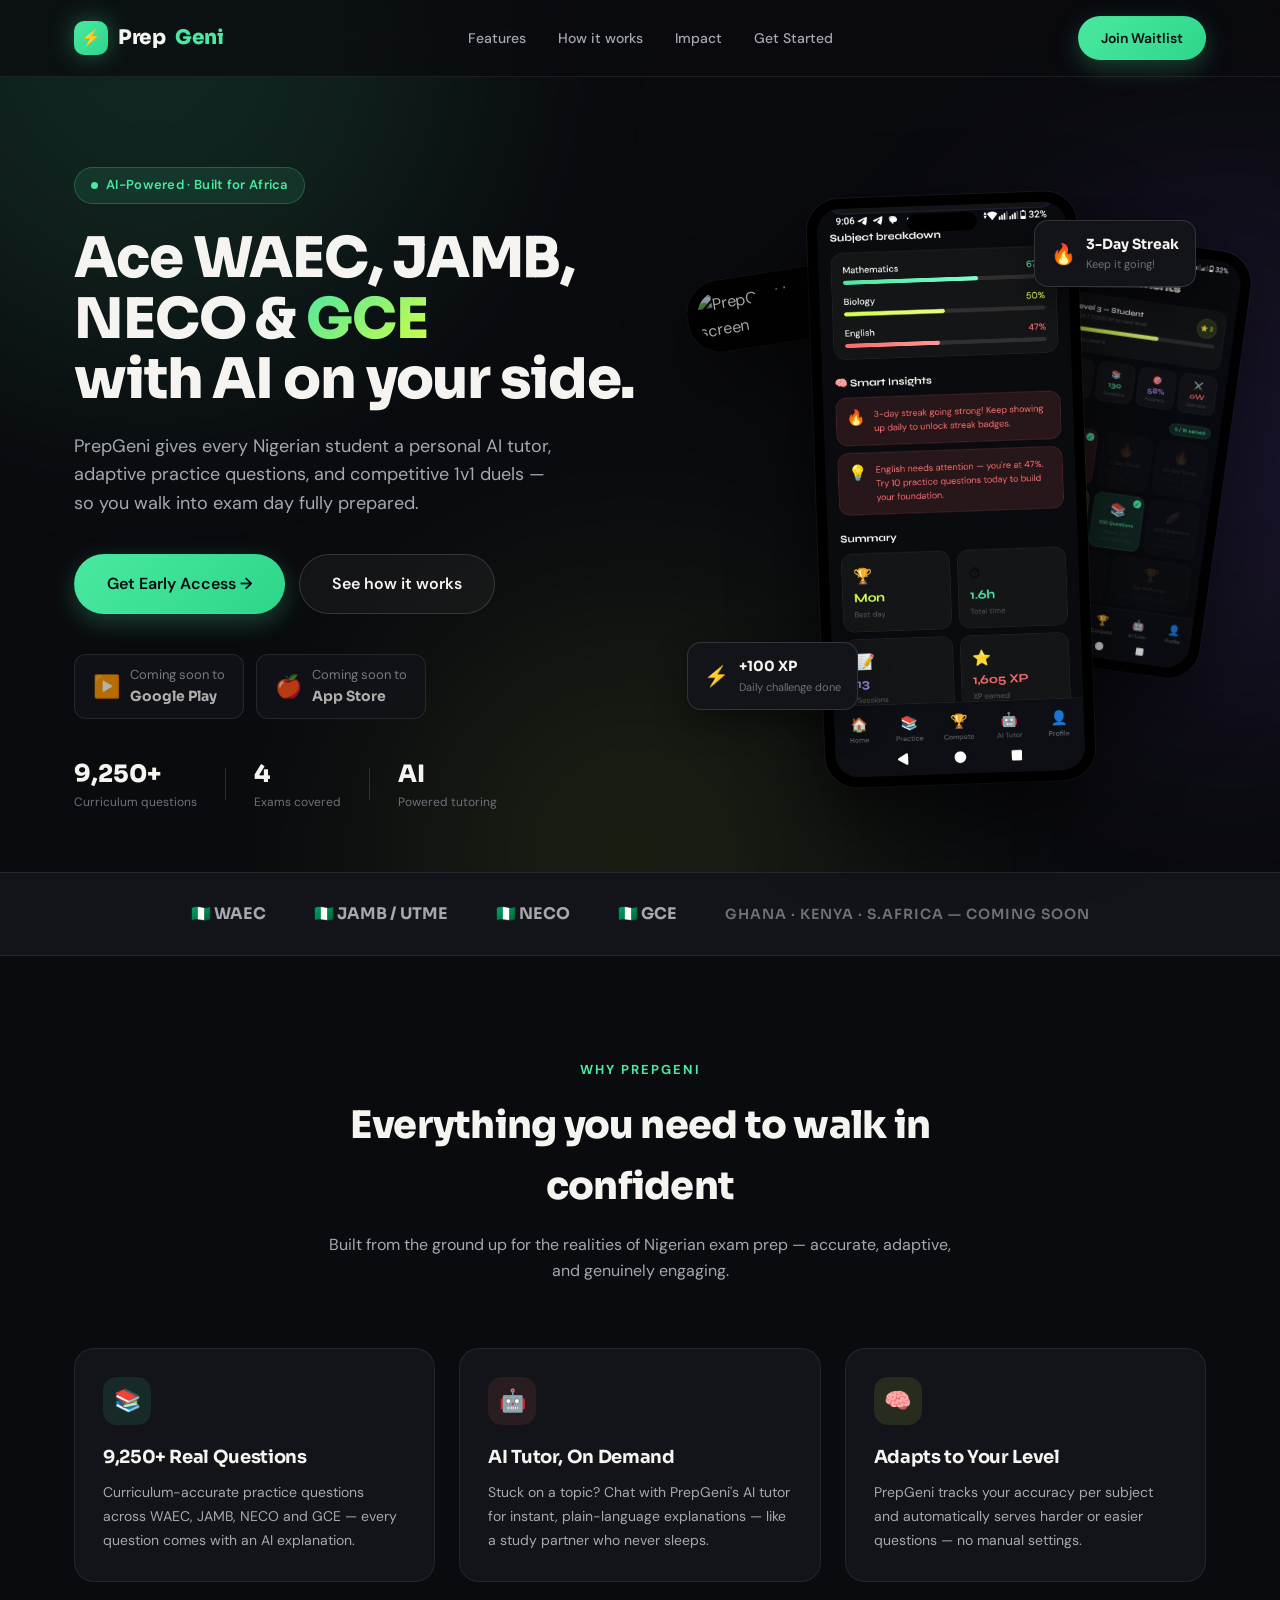
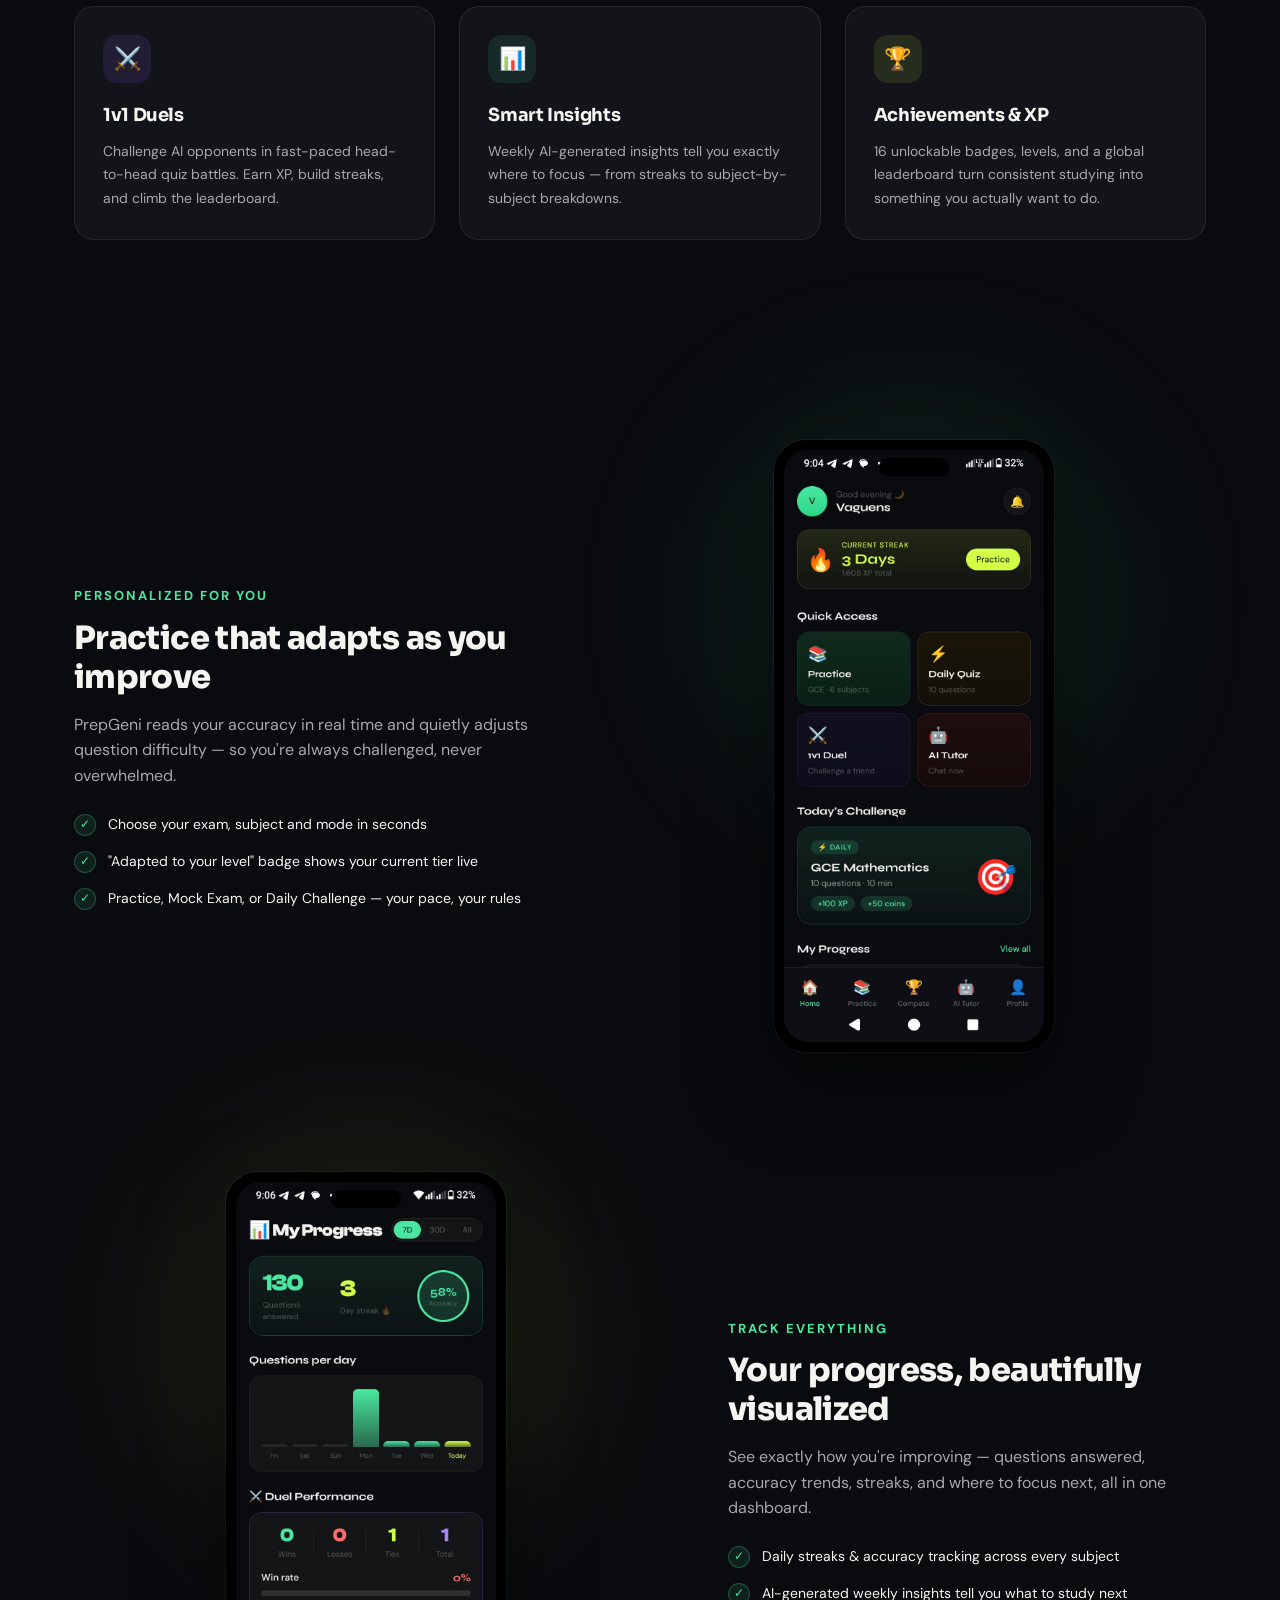
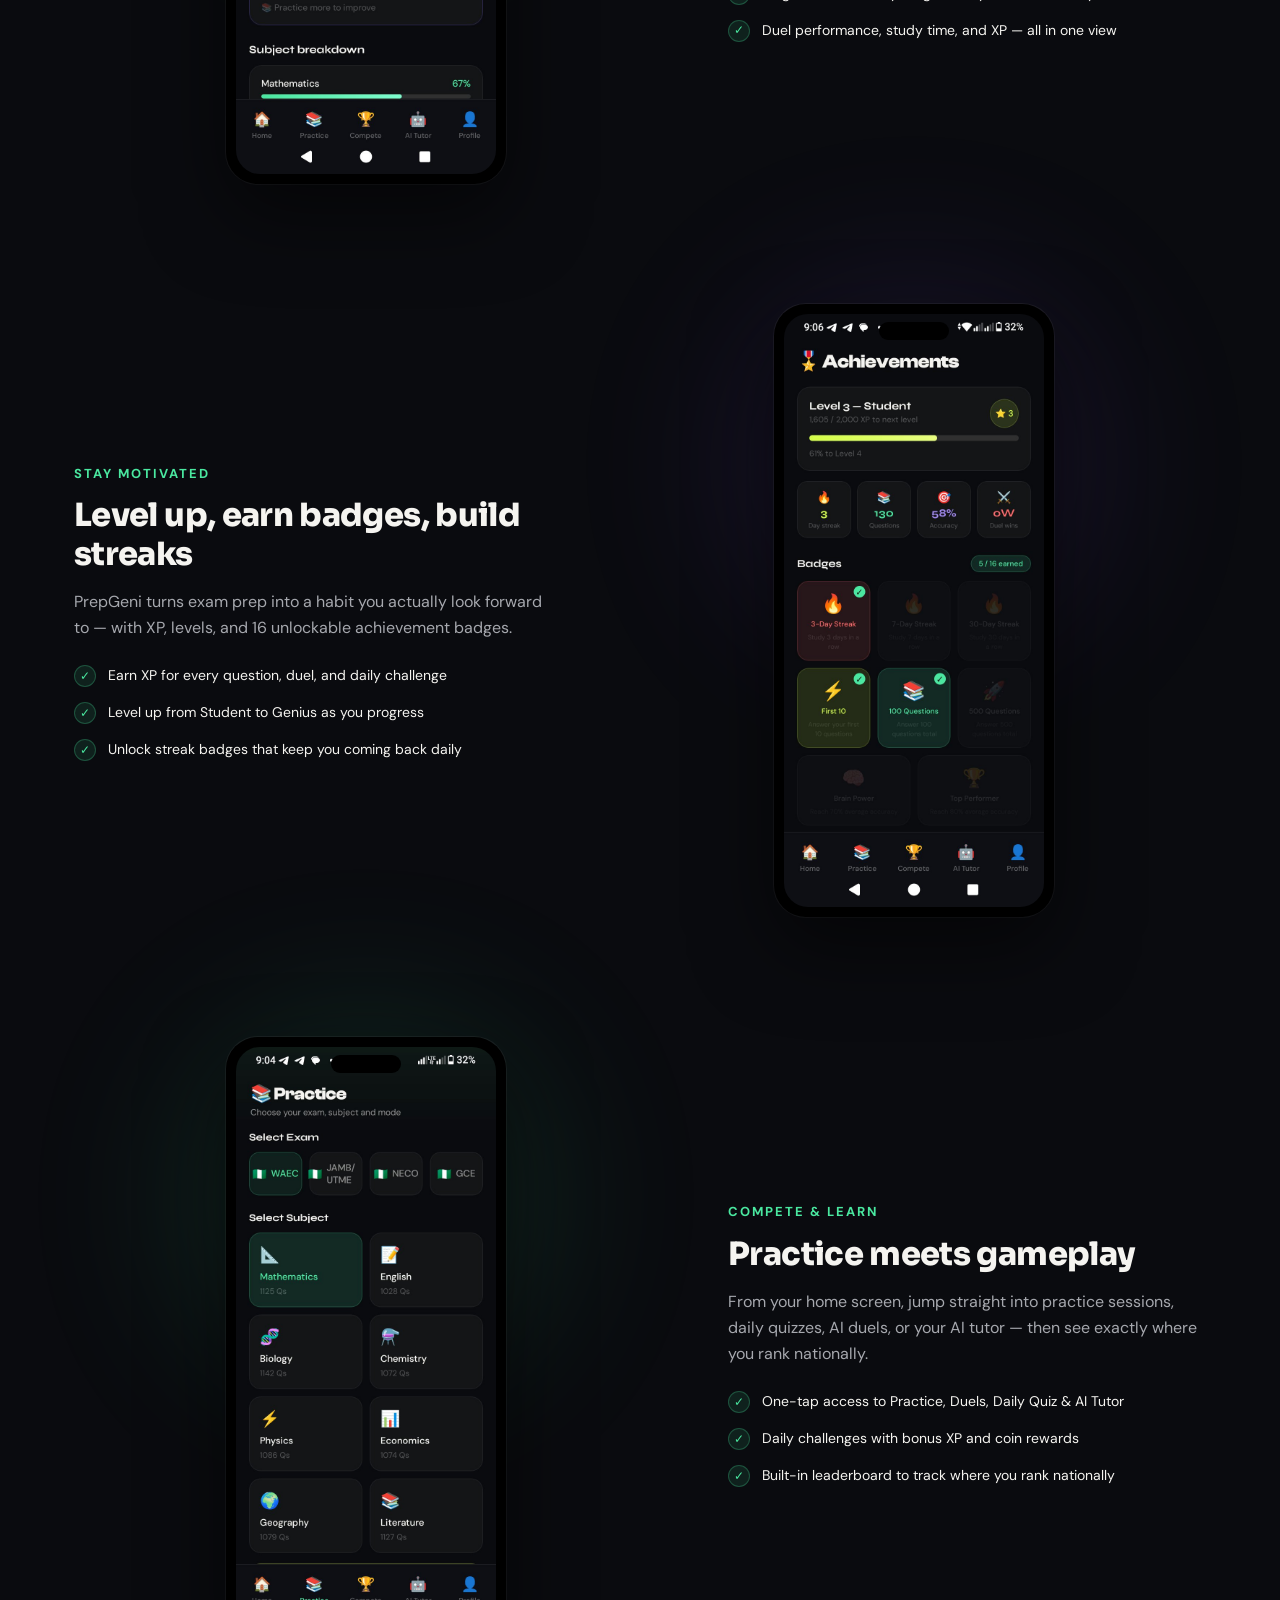
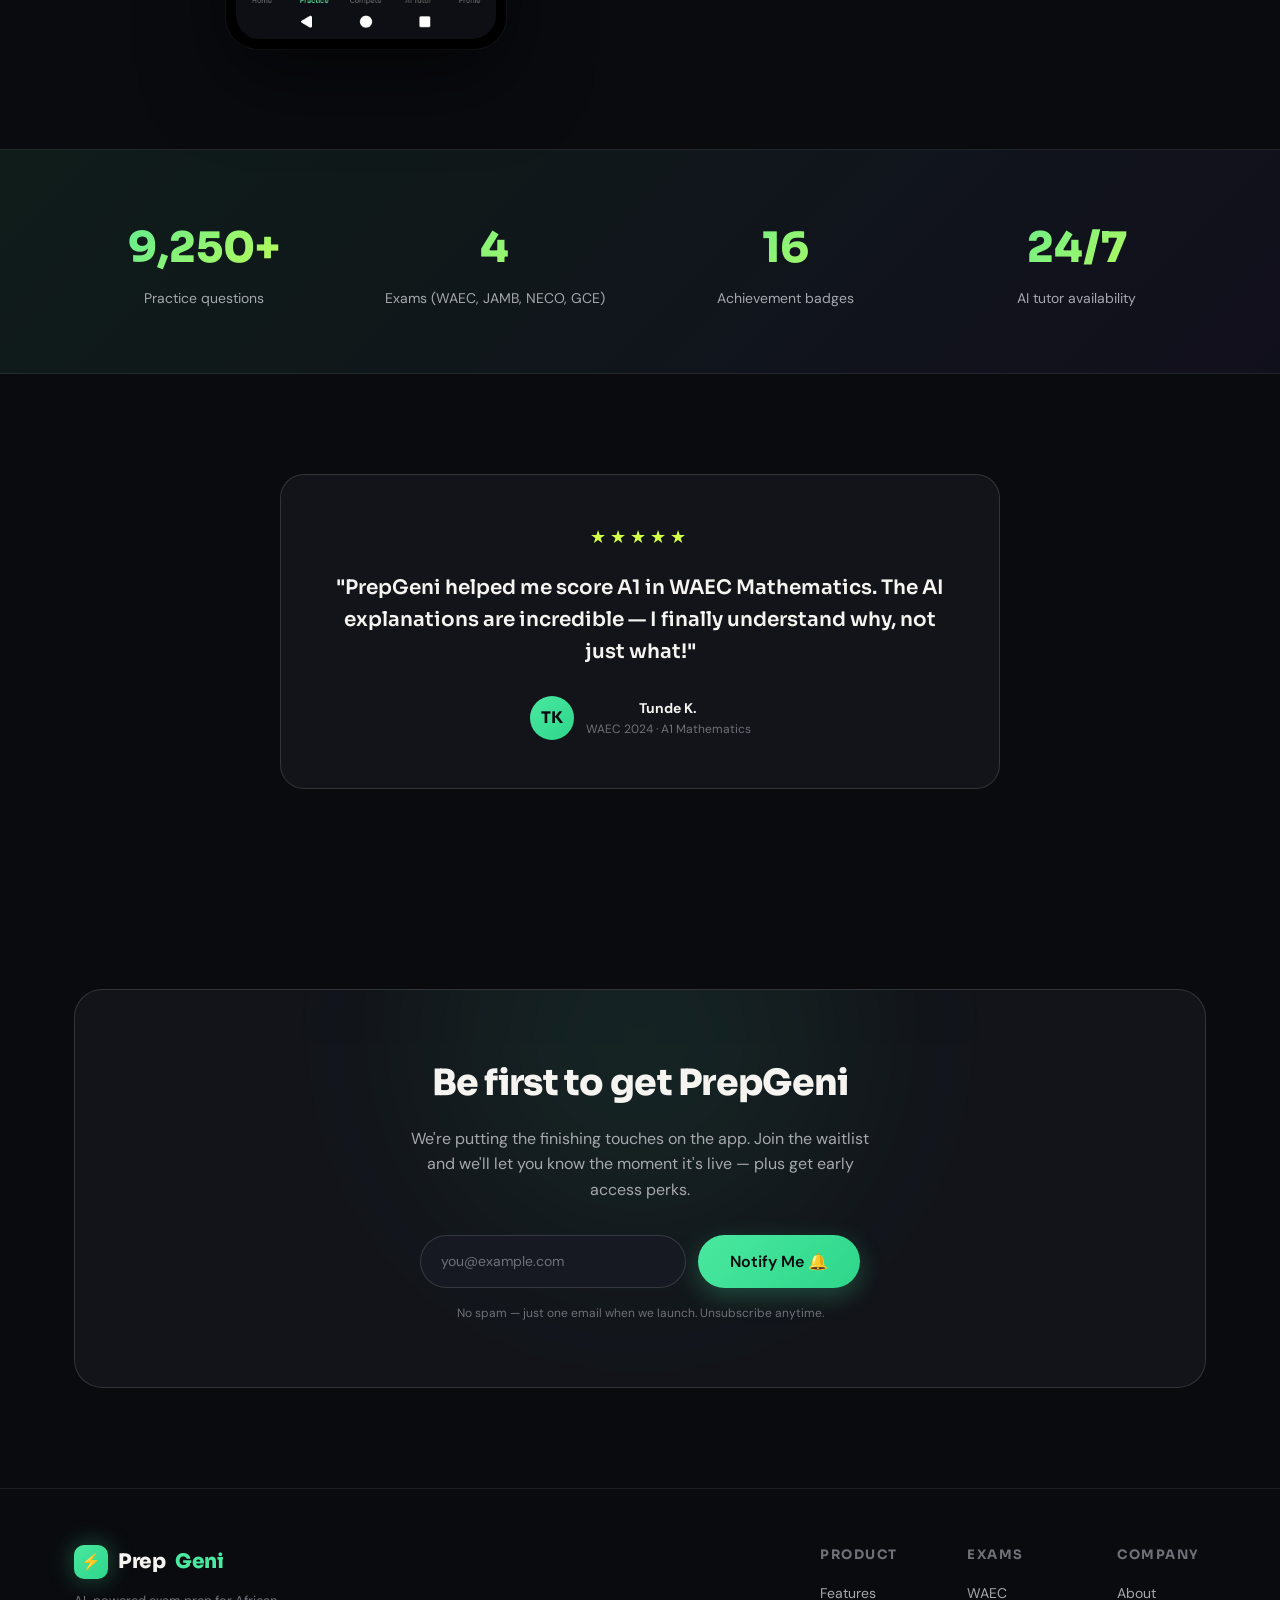
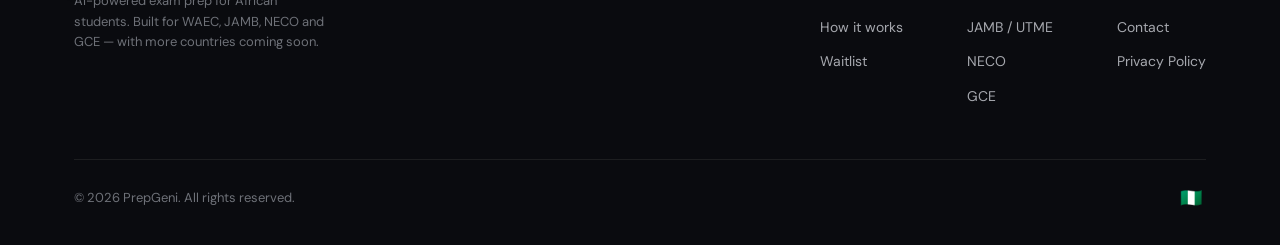
==== index.html @ be97e495 "Initial Landing page" ====
<!DOCTYPE html>
<html lang="en">
<head>
<meta charset="UTF-8" />
<meta name="viewport" content="width=device-width, initial-scale=1.0" />
<title>PrepGeni — AI Exam Prep for WAEC, JAMB, NECO & GCE</title>
<meta name="description" content="PrepGeni is an AI-powered exam prep app for African students. 9,250+ curriculum-accurate questions, AI tutor, adaptive difficulty, and 1v1 duels." />
<link rel="preconnect" href="https://fonts.googleapis.com">
<link rel="preconnect" href="https://fonts.gstatic.com" crossorigin>
<link href="https://fonts.googleapis.com/css2?family=Sora:wght@400;500;600;700;800&family=DM+Sans:wght@400;500;700&display=swap" rel="stylesheet">
<link rel="stylesheet" href="css/styles.css">
</head>
<body>

<div class="bg-glow">
  <div class="glow glow-1"></div>
  <div class="glow glow-2"></div>
  <div class="glow glow-3"></div>
</div>

<!-- ───────── NAV ───────── -->
<nav>
  <div class="nav-inner">
    <div class="logo">
      <div class="logo-mark">⚡</div>
      Prep<span class="accent">Geni</span>
    </div>
    <div class="nav-links">
      <a href="#features">Features</a>
      <a href="#showcase">How it works</a>
      <a href="#stats">Impact</a>
      <a href="#waitlist">Get Started</a>
    </div>
    <div class="nav-cta">
      <a href="#waitlist" class="btn btn-primary">Join Waitlist</a>
    </div>
  </div>
</nav>

<!-- ───────── HERO ───────── -->
<section class="hero">
  <div class="container hero-inner">
    <div>
      <div class="badge"><span class="pulse"></span> AI-Powered · Built for Africa</div>
      <h1>Ace WAEC, JAMB,<br>NECO &amp; <span class="grad">GCE</span><br>with AI on your side.</h1>
      <p class="lead">
        PrepGeni gives every Nigerian student a personal AI tutor, adaptive practice questions,
        and competitive 1v1 duels — so you walk into exam day fully prepared.
      </p>
      <div class="hero-ctas">
        <a href="#waitlist" class="btn btn-primary btn-lg">Get Early Access →</a>
        <a href="#showcase" class="btn btn-ghost btn-lg">See how it works</a>
      </div>

      <div class="store-badges">
        <div class="store-badge">
          <span class="icon">▶️</span>
          <span class="txt">Coming soon to<strong>Google Play</strong></span>
        </div>
        <div class="store-badge">
          <span class="icon">🍎</span>
          <span class="txt">Coming soon to<strong>App Store</strong></span>
        </div>
      </div>

      <div class="trust-row">
        <div class="trust-item">
          <span class="num">9,250+</span>
          <span class="lbl">Curriculum questions</span>
        </div>
        <div class="trust-divider"></div>
        <div class="trust-item">
          <span class="num">4</span>
          <span class="lbl">Exams covered</span>
        </div>
        <div class="trust-divider"></div>
        <div class="trust-item">
          <span class="num">AI</span>
          <span class="lbl">Powered tutoring</span>
        </div>
      </div>
    </div>

    <div class="hero-visual">
      <div class="phone phone-side-left">
        <img src="images/home.png" alt="PrepGeni home screen" />
      </div>
      <div class="phone phone-side-right">
        <img src="images/achievements.png" alt="PrepGeni achievements" />
      </div>
      <div class="phone phone-main">
        <img src="images/insights.png" alt="PrepGeni progress insights" />
      </div>
      <div class="float-card fc1">
        <span class="em">🔥</span>
        <div><strong>3-Day Streak</strong><span class="sub">Keep it going!</span></div>
      </div>
      <div class="float-card fc2">
        <span class="em">⚡</span>
        <div><strong>+100 XP</strong><span class="sub">Daily challenge done</span></div>
      </div>
    </div>
  </div>
</section>

<!-- ───────── EXAM STRIP ───────── -->
<div class="exam-strip">
  <div class="container exam-strip-inner">
    <div class="exam-item">🇳🇬 WAEC</div>
    <div class="exam-item">🇳🇬 JAMB / UTME</div>
    <div class="exam-item">🇳🇬 NECO</div>
    <div class="exam-item">🇳🇬 GCE</div>
    <div class="exam-item" style="color:var(--paper-faint); font-size:14px; text-transform:uppercase; letter-spacing:1px; font-weight:600;">
      Ghana · Kenya · S.Africa — coming soon
    </div>
  </div>
</div>

<!-- ───────── FEATURES ───────── -->
<section class="section" id="features">
  <div class="container">
    <div class="section-head reveal">
      <span class="section-tag">Why PrepGeni</span>
      <h2>Everything you need to walk in confident</h2>
      <p>Built from the ground up for the realities of Nigerian exam prep — accurate, adaptive, and genuinely engaging.</p>
    </div>

    <div class="features-grid">
      <div class="feature-card reveal">
        <div class="feature-icon fi-electric">📚</div>
        <h3>9,250+ Real Questions</h3>
        <p>Curriculum-accurate practice questions across WAEC, JAMB, NECO and GCE — every question comes with an AI explanation.</p>
      </div>
      <div class="feature-card reveal">
        <div class="feature-icon fi-coral">🤖</div>
        <h3>AI Tutor, On Demand</h3>
        <p>Stuck on a topic? Chat with PrepGeni's AI tutor for instant, plain-language explanations — like a study partner who never sleeps.</p>
      </div>
      <div class="feature-card reveal">
        <div class="feature-icon fi-volt">🧠</div>
        <h3>Adapts to Your Level</h3>
        <p>PrepGeni tracks your accuracy per subject and automatically serves harder or easier questions — no manual settings.</p>
      </div>
      <div class="feature-card reveal">
        <div class="feature-icon fi-violet">⚔️</div>
        <h3>1v1 Duels</h3>
        <p>Challenge AI opponents in fast-paced head-to-head quiz battles. Earn XP, build streaks, and climb the leaderboard.</p>
      </div>
      <div class="feature-card reveal">
        <div class="feature-icon fi-electric">📊</div>
        <h3>Smart Insights</h3>
        <p>Weekly AI-generated insights tell you exactly where to focus — from streaks to subject-by-subject breakdowns.</p>
      </div>
      <div class="feature-card reveal">
        <div class="feature-icon fi-volt">🏆</div>
        <h3>Achievements &amp; XP</h3>
        <p>16 unlockable badges, levels, and a global leaderboard turn consistent studying into something you actually want to do.</p>
      </div>
    </div>
  </div>
</section>

<!-- ───────── SHOWCASE ───────── -->
<section class="section" id="showcase">
  <div class="container">

    <div class="showcase reveal">
      <div class="showcase-text">
        <span class="section-tag">Personalized for you</span>
        <h2>Practice that adapts as you improve</h2>
        <p>PrepGeni reads your accuracy in real time and quietly adjusts question difficulty — so you're always challenged, never overwhelmed.</p>
        <div class="check-list">
          <div class="check-item"><span class="ck">✓</span> Choose your exam, subject and mode in seconds</div>
          <div class="check-item"><span class="ck">✓</span> "Adapted to your level" badge shows your current tier live</div>
          <div class="check-item"><span class="ck">✓</span> Practice, Mock Exam, or Daily Challenge — your pace, your rules</div>
        </div>
      </div>
      <div class="showcase-img">
        <div class="showcase-glow glow-electric"></div>
        <div class="showcase-phone">
          <img src="images/practice.png" alt="PrepGeni adaptive practice screen" />
        </div>
      </div>
    </div>

    <div class="showcase reverse reveal">
      <div class="showcase-text">
        <span class="section-tag">Track everything</span>
        <h2>Your progress, beautifully visualized</h2>
        <p>See exactly how you're improving — questions answered, accuracy trends, streaks, and where to focus next, all in one dashboard.</p>
        <div class="check-list">
          <div class="check-item"><span class="ck">✓</span> Daily streaks &amp; accuracy tracking across every subject</div>
          <div class="check-item"><span class="ck">✓</span> AI-generated weekly insights tell you what to study next</div>
          <div class="check-item"><span class="ck">✓</span> Duel performance, study time, and XP — all in one view</div>
        </div>
      </div>
      <div class="showcase-img">
        <div class="showcase-glow glow-volt"></div>
        <div class="showcase-phone">
          <img src="images/progress.png" alt="PrepGeni progress dashboard" />
        </div>
      </div>
    </div>

    <div class="showcase reveal">
      <div class="showcase-text">
        <span class="section-tag">Stay motivated</span>
        <h2>Level up, earn badges, build streaks</h2>
        <p>PrepGeni turns exam prep into a habit you actually look forward to — with XP, levels, and 16 unlockable achievement badges.</p>
        <div class="check-list">
          <div class="check-item"><span class="ck">✓</span> Earn XP for every question, duel, and daily challenge</div>
          <div class="check-item"><span class="ck">✓</span> Level up from Student to Genius as you progress</div>
          <div class="check-item"><span class="ck">✓</span> Unlock streak badges that keep you coming back daily</div>
        </div>
      </div>
      <div class="showcase-img">
        <div class="showcase-glow glow-violet"></div>
        <div class="showcase-phone">
          <img src="images/achievements.png" alt="PrepGeni achievements screen" />
        </div>
      </div>
    </div>

    <div class="showcase reverse reveal">
      <div class="showcase-text">
        <span class="section-tag">Compete &amp; learn</span>
        <h2>Practice meets gameplay</h2>
        <p>From your home screen, jump straight into practice sessions, daily quizzes, AI duels, or your AI tutor — then see exactly where you rank nationally.</p>
        <div class="check-list">
          <div class="check-item"><span class="ck">✓</span> One-tap access to Practice, Duels, Daily Quiz &amp; AI Tutor</div>
          <div class="check-item"><span class="ck">✓</span> Daily challenges with bonus XP and coin rewards</div>
          <div class="check-item"><span class="ck">✓</span> Built-in leaderboard to track where you rank nationally</div>
        </div>
      </div>
      <div class="showcase-img">
        <div class="showcase-glow glow-electric"></div>
        <div class="showcase-phone">
          <img src="images/home2.png" alt="PrepGeni leaderboard and progress" />
        </div>
      </div>
    </div>

  </div>
</section>

<!-- ───────── STATS ───────── -->
<div class="stats-band" id="stats">
  <div class="container">
    <div class="stats-grid">
      <div class="reveal">
        <div class="stat-num">9,250+</div>
        <div class="stat-lbl">Practice questions</div>
      </div>
      <div class="reveal">
        <div class="stat-num">4</div>
        <div class="stat-lbl">Exams (WAEC, JAMB, NECO, GCE)</div>
      </div>
      <div class="reveal">
        <div class="stat-num">16</div>
        <div class="stat-lbl">Achievement badges</div>
      </div>
      <div class="reveal">
        <div class="stat-num">24/7</div>
        <div class="stat-lbl">AI tutor availability</div>
      </div>
    </div>
  </div>
</div>

<!-- ───────── TESTIMONIAL ───────── -->
<section class="section">
  <div class="container">
    <div class="testimonial-card reveal">
      <div class="stars">★★★★★</div>
      <p class="quote">
        "PrepGeni helped me score A1 in WAEC Mathematics. The AI explanations are incredible —
        I finally understand why, not just what!"
      </p>
      <div class="testimonial-author">
        <div class="testimonial-avatar">TK</div>
        <div>
          <div class="name">Tunde K.</div>
          <div class="meta">WAEC 2024 · A1 Mathematics</div>
        </div>
      </div>
    </div>
  </div>
</section>

<!-- ───────── WAITLIST CTA ───────── -->
<section class="section" id="waitlist">
  <div class="container">
    <div class="cta-section reveal">
      <h2>Be first to get PrepGeni</h2>
      <p>We're putting the finishing touches on the app. Join the waitlist and we'll let you know the moment it's live — plus get early access perks.</p>
      <form class="waitlist-form" id="waitlistForm">
        <input type="email" id="waitlistEmail" placeholder="you@example.com" required />
        <button type="submit" class="btn btn-primary btn-lg">Notify Me 🔔</button>
      </form>
      <div class="form-success" id="formSuccess">🎉 You're on the list! We'll be in touch soon.</div>
      <div class="form-note">No spam — just one email when we launch. Unsubscribe anytime.</div>
    </div>
  </div>
</section>

<!-- ───────── FOOTER ───────── -->
<footer>
  <div class="container">
    <div class="footer-inner">
      <div class="footer-brand">
        <div class="logo">
          <div class="logo-mark">⚡</div>
          Prep<span class="accent">Geni</span>
        </div>
        <p>AI-powered exam prep for African students. Built for WAEC, JAMB, NECO and GCE — with more countries coming soon.</p>
      </div>
      <div class="footer-cols">
        <div class="footer-col">
          <h4>Product</h4>
          <a href="#features">Features</a>
          <a href="#showcase">How it works</a>
          <a href="#waitlist">Waitlist</a>
        </div>
        <div class="footer-col">
          <h4>Exams</h4>
          <a href="#">WAEC</a>
          <a href="#">JAMB / UTME</a>
          <a href="#">NECO</a>
          <a href="#">GCE</a>
        </div>
        <div class="footer-col">
          <h4>Company</h4>
          <a href="#">About</a>
          <a href="#">Contact</a>
          <a href="#">Privacy Policy</a>
        </div>
      </div>
    </div>
    <div class="footer-bottom">
      <div>© 2026 PrepGeni. All rights reserved.</div>
      <div class="footer-flags">🇳🇬</div>
    </div>
  </div>
</footer>

<script src="js/main.js"></script>
</body>
</html>
---- css/styles.css ----
:root {
    --ink: #0A0B0F;
    --surface: #12141A;
    --surface-2: #161922;
    --border: rgba(245,244,240,0.08);
    --border-mid: rgba(245,244,240,0.14);
    --paper: #F5F4F0;
    --paper-muted: #A6A8AE;
    --paper-faint: #6E7178;
    --electric: #4AE8A0;
    --electric-dim: rgba(74,232,160,0.1);
    --electric-border: rgba(74,232,160,0.25);
    --volt: #D4FF47;
    --violet: #8B5CF6;
    --violet-dim: rgba(139,92,246,0.12);
    --coral: #FF6B6B;
  }

  * { margin: 0; padding: 0; box-sizing: border-box; }

  html { scroll-behavior: smooth; }

  body {
    font-family: 'DM Sans', sans-serif;
    background: var(--ink);
    color: var(--paper);
    overflow-x: hidden;
    line-height: 1.6;
  }

  h1, h2, h3, h4, .display {
    font-family: 'Sora', sans-serif;
    letter-spacing: -0.02em;
  }

  a { text-decoration: none; color: inherit; }

  .container {
    max-width: 1180px;
    margin: 0 auto;
    padding: 0 24px;
  }

  /* ───────── Background glows ───────── */
  .bg-glow {
    position: fixed;
    inset: 0;
    z-index: -1;
    overflow: hidden;
    pointer-events: none;
  }
  .glow {
    position: absolute;
    border-radius: 50%;
    filter: blur(120px);
    opacity: 0.35;
  }
  .glow-1 { width: 600px; height: 600px; background: var(--electric); top: -250px; left: -150px; opacity: 0.12; }
  .glow-2 { width: 500px; height: 500px; background: var(--violet); top: 200px; right: -200px; opacity: 0.12; }
  .glow-3 { width: 500px; height: 500px; background: var(--volt); bottom: -200px; left: 30%; opacity: 0.08; }

  /* ───────── Navbar ───────── */
  nav {
    position: sticky;
    top: 0;
    z-index: 100;
    background: rgba(10,11,15,0.7);
    backdrop-filter: blur(16px);
    border-bottom: 1px solid var(--border);
  }
  .nav-inner {
    display: flex;
    align-items: center;
    justify-content: space-between;
    padding: 16px 24px;
    max-width: 1180px;
    margin: 0 auto;
  }
  .logo {
    display: flex;
    align-items: center;
    gap: 10px;
    font-family: 'Sora', sans-serif;
    font-weight: 800;
    font-size: 20px;
    letter-spacing: -0.5px;
  }
  .logo-mark {
    width: 34px; height: 34px;
    border-radius: 10px;
    background: linear-gradient(135deg, var(--electric), #2dd68a);
    display: flex; align-items: center; justify-content: center;
    font-size: 16px;
    box-shadow: 0 0 24px rgba(74,232,160,0.35);
  }
  .logo span.accent { color: var(--electric); }

  .nav-links {
    display: flex;
    gap: 32px;
    font-size: 14px;
    color: var(--paper-muted);
    font-weight: 500;
  }
  .nav-links a:hover { color: var(--paper); }

  .nav-cta {
    display: flex;
    gap: 12px;
    align-items: center;
  }
  .btn {
    display: inline-flex;
    align-items: center;
    gap: 8px;
    padding: 10px 22px;
    border-radius: 100px;
    font-weight: 600;
    font-size: 14px;
    border: 1px solid transparent;
    cursor: pointer;
    transition: transform 0.15s ease, opacity 0.15s ease;
    white-space: nowrap;
  }
  .btn:hover { transform: translateY(-1px); }
  .btn:active { transform: scale(0.98); }
  .btn-primary {
    background: linear-gradient(135deg, var(--electric), #2dd68a);
    color: var(--ink);
    box-shadow: 0 8px 24px rgba(74,232,160,0.25);
  }
  .btn-ghost {
    background: rgba(245,244,240,0.04);
    border-color: var(--border-mid);
    color: var(--paper);
  }
  .btn-lg { padding: 16px 32px; font-size: 16px; }

  @media (max-width: 860px) {
    .nav-links { display: none; }
  }

  /* ───────── Hero ───────── */
  .hero {
    padding: 90px 0 60px;
    position: relative;
  }
  .hero-inner {
    display: grid;
    grid-template-columns: 1.05fr 0.95fr;
    gap: 60px;
    align-items: center;
  }
  .badge {
    display: inline-flex;
    align-items: center;
    gap: 8px;
    background: var(--electric-dim);
    border: 1px solid var(--electric-border);
    color: var(--electric);
    border-radius: 100px;
    padding: 7px 16px;
    font-size: 13px;
    font-weight: 600;
    margin-bottom: 24px;
    letter-spacing: 0.3px;
  }
  .badge .pulse {
    width: 7px; height: 7px; border-radius: 50%;
    background: var(--electric);
    box-shadow: 0 0 0 0 rgba(74,232,160,0.6);
    animation: pulse 2s infinite;
  }
  @keyframes pulse {
    0% { box-shadow: 0 0 0 0 rgba(74,232,160,0.5); }
    70% { box-shadow: 0 0 0 8px rgba(74,232,160,0); }
    100% { box-shadow: 0 0 0 0 rgba(74,232,160,0); }
  }

  .hero h1 {
    font-size: 56px;
    font-weight: 800;
    line-height: 1.08;
    margin-bottom: 22px;
  }
  .hero h1 .grad {
    background: linear-gradient(135deg, var(--electric), var(--volt));
    -webkit-background-clip: text;
    background-clip: text;
    color: transparent;
  }
  .hero p.lead {
    font-size: 18px;
    color: var(--paper-muted);
    max-width: 480px;
    margin-bottom: 36px;
  }
  .hero-ctas {
    display: flex;
    gap: 14px;
    flex-wrap: wrap;
    margin-bottom: 40px;
  }

  .store-badges {
    display: flex;
    gap: 12px;
    flex-wrap: wrap;
  }
  .store-badge {
    display: flex;
    align-items: center;
    gap: 10px;
    background: var(--surface);
    border: 1px solid var(--border-mid);
    border-radius: 12px;
    padding: 10px 18px;
    font-size: 13px;
    color: var(--paper-muted);
    opacity: 0.7;
  }
  .store-badge .icon { font-size: 22px; }
  .store-badge .txt strong { display: block; color: var(--paper); font-size: 14px; font-family: 'Sora',sans-serif; }

  .trust-row {
    display: flex;
    align-items: center;
    gap: 28px;
    margin-top: 36px;
    flex-wrap: wrap;
  }
  .trust-item { display: flex; flex-direction: column; }
  .trust-item .num { font-family: 'Sora',sans-serif; font-weight: 800; font-size: 24px; color: var(--paper); }
  .trust-item .lbl { font-size: 12px; color: var(--paper-faint); }
  .trust-divider { width: 1px; height: 32px; background: var(--border-mid); }

  /* ───────── Phone mockups ───────── */
  .hero-visual {
    position: relative;
    height: 620px;
    display: flex;
    align-items: center;
    justify-content: center;
  }
  .phone {
    position: absolute;
    width: 250px;
    border-radius: 32px;
    background: #000;
    padding: 10px;
    box-shadow: 0 30px 80px rgba(0,0,0,0.6), 0 0 0 1px rgba(255,255,255,0.06);
    overflow: hidden;
  }
  .phone::before {
    content: '';
    position: absolute;
    top: 18px; left: 50%;
    transform: translateX(-50%);
    width: 70px; height: 18px;
    background: #000;
    border-radius: 100px;
    z-index: 5;
  }
  .phone img {
    width: 100%;
    display: block;
    border-radius: 24px;
  }
  .phone-main {
    width: 270px;
    z-index: 3;
    transform: rotate(-2deg);
  }
  .phone-side-left {
    left: -10px;
    top: 90px;
    width: 200px;
    z-index: 1;
    transform: rotate(-9deg);
    opacity: 0.85;
    filter: brightness(0.8);
  }
  .phone-side-right {
    right: -20px;
    top: 60px;
    width: 200px;
    z-index: 2;
    transform: rotate(8deg);
    opacity: 0.92;
    filter: brightness(0.9);
  }
  .float-card {
    position: absolute;
    background: var(--surface);
    border: 1px solid var(--border-mid);
    border-radius: 14px;
    padding: 12px 16px;
    font-size: 12px;
    display: flex;
    align-items: center;
    gap: 10px;
    box-shadow: 0 12px 32px rgba(0,0,0,0.4);
    backdrop-filter: blur(8px);
    animation: float 5s ease-in-out infinite;
    z-index: 5;
  }
  .float-card.fc1 { top: 40px; right: 10px; animation-delay: 0s; }
  .float-card.fc2 { bottom: 90px; left: -10px; animation-delay: 1.2s; }
  .float-card .em { font-size: 20px; }
  .float-card strong { font-family: 'Sora',sans-serif; font-size: 14px; display: block; }
  .float-card span.sub { color: var(--paper-faint); font-size: 11px; }

  @keyframes float {
    0%, 100% { transform: translateY(0px); }
    50% { transform: translateY(-12px); }
  }

  @media (max-width: 980px) {
    .hero-inner { grid-template-columns: 1fr; gap: 40px; }
    .hero h1 { font-size: 40px; }
    .hero-visual { height: 480px; margin-top: 20px; }
    .phone-main { width: 220px; }
    .phone-side-left, .phone-side-right { width: 160px; }
    .float-card { display: none; }
  }

  /* ───────── Exam badges strip ───────── */
  .exam-strip {
    border-top: 1px solid var(--border);
    border-bottom: 1px solid var(--border);
    padding: 28px 0;
    background: var(--surface);
  }
  .exam-strip-inner {
    display: flex;
    align-items: center;
    justify-content: center;
    gap: 48px;
    flex-wrap: wrap;
    color: var(--paper-faint);
    font-size: 13px;
    letter-spacing: 1px;
    text-transform: uppercase;
    font-weight: 600;
  }
  .exam-strip-inner .exam-item {
    display: flex;
    align-items: center;
    gap: 8px;
    color: var(--paper-muted);
    font-size: 16px;
    text-transform: none;
    letter-spacing: 0;
    font-family: 'Sora',sans-serif;
    font-weight: 700;
  }

  /* ───────── Section heading ───────── */
  .section { padding: 100px 0; }
  .section-head {
    text-align: center;
    max-width: 640px;
    margin: 0 auto 64px;
  }
  .section-tag {
    display: inline-block;
    color: var(--electric);
    font-weight: 700;
    font-size: 13px;
    letter-spacing: 2px;
    text-transform: uppercase;
    margin-bottom: 14px;
  }
  .section-head h2 {
    font-size: 38px;
    font-weight: 800;
    margin-bottom: 16px;
  }
  .section-head p {
    color: var(--paper-muted);
    font-size: 16px;
  }

  /* ───────── Features grid ───────── */
  .features-grid {
    display: grid;
    grid-template-columns: repeat(3, 1fr);
    gap: 24px;
  }
  .feature-card {
    background: var(--surface);
    border: 1px solid var(--border);
    border-radius: 20px;
    padding: 28px;
    transition: border-color 0.2s ease, transform 0.2s ease;
  }
  .feature-card:hover {
    border-color: var(--border-mid);
    transform: translateY(-4px);
  }
  .feature-icon {
    width: 48px; height: 48px;
    border-radius: 14px;
    display: flex; align-items: center; justify-content: center;
    font-size: 22px;
    margin-bottom: 18px;
  }
  .feature-card h3 {
    font-size: 18px;
    margin-bottom: 10px;
    font-weight: 700;
  }
  .feature-card p {
    color: var(--paper-muted);
    font-size: 14px;
    line-height: 1.7;
  }
  .fi-electric { background: var(--electric-dim); color: var(--electric); }
  .fi-violet { background: var(--violet-dim); color: #c4b5fd; }
  .fi-volt { background: rgba(212,255,71,0.1); color: var(--volt); }
  .fi-coral { background: rgba(255,107,107,0.1); color: var(--coral); }

  @media (max-width: 900px) {
    .features-grid { grid-template-columns: 1fr 1fr; }
  }
  @media (max-width: 600px) {
    .features-grid { grid-template-columns: 1fr; }
    .section-head h2 { font-size: 28px; }
  }

  /* ───────── Showcase (alternating) ───────── */
  .showcase {
    display: grid;
    grid-template-columns: 0.9fr 1.1fr;
    gap: 70px;
    align-items: center;
  }
  .showcase.reverse { grid-template-columns: 1.1fr 0.9fr; }
  .showcase.reverse .showcase-text { order: 2; }
  .showcase.reverse .showcase-img { order: 1; }
  .showcase + .showcase { margin-top: 120px; }

  .showcase-text .section-tag { margin-bottom: 12px; }
  .showcase-text h2 {
    font-size: 32px;
    font-weight: 800;
    margin-bottom: 16px;
    line-height: 1.2;
  }
  .showcase-text p {
    color: var(--paper-muted);
    font-size: 16px;
    margin-bottom: 24px;
  }
  .check-list { display: flex; flex-direction: column; gap: 14px; }
  .check-item {
    display: flex;
    align-items: flex-start;
    gap: 12px;
    font-size: 14px;
    color: var(--paper);
  }
  .check-item .ck {
    flex-shrink: 0;
    width: 22px; height: 22px;
    border-radius: 50%;
    background: var(--electric-dim);
    border: 1px solid var(--electric-border);
    color: var(--electric);
    display: flex; align-items: center; justify-content: center;
    font-size: 12px;
    margin-top: 1px;
  }

  .showcase-img {
    display: flex;
    justify-content: center;
    position: relative;
  }
  .showcase-phone {
    width: 280px;
    border-radius: 32px;
    background: #000;
    padding: 10px;
    box-shadow: 0 30px 80px rgba(0,0,0,0.55), 0 0 0 1px rgba(255,255,255,0.06);
    position: relative;
  }
  .showcase-phone::before {
    content: '';
    position: absolute;
    top: 18px; left: 50%;
    transform: translateX(-50%);
    width: 70px; height: 18px;
    background: #000;
    border-radius: 100px;
    z-index: 5;
  }
  .showcase-phone img {
    width: 100%;
    border-radius: 24px;
    display: block;
  }
  .showcase-glow {
    position: absolute;
    width: 320px; height: 320px;
    border-radius: 50%;
    filter: blur(100px);
    opacity: 0.18;
    z-index: -1;
  }
  .glow-electric { background: var(--electric); }
  .glow-violet { background: var(--violet); }
  .glow-volt { background: var(--volt); }

  @media (max-width: 900px) {
    .showcase, .showcase.reverse {
      grid-template-columns: 1fr;
      gap: 40px;
      text-align: center;
    }
    .showcase.reverse .showcase-text,
    .showcase.reverse .showcase-img,
    .showcase-text, .showcase-img { order: unset; }
    .check-list { align-items: flex-start; text-align: left; max-width: 420px; margin: 0 auto; }
    .showcase + .showcase { margin-top: 80px; }
  }

  /* ───────── Stats band ───────── */
  .stats-band {
    background: linear-gradient(135deg, rgba(74,232,160,0.08), rgba(139,92,246,0.06));
    border-top: 1px solid var(--border);
    border-bottom: 1px solid var(--border);
    padding: 64px 0;
  }
  .stats-grid {
    display: grid;
    grid-template-columns: repeat(4, 1fr);
    gap: 32px;
    text-align: center;
  }
  .stat-num {
    font-family: 'Sora',sans-serif;
    font-weight: 800;
    font-size: 42px;
    background: linear-gradient(135deg, var(--electric), var(--volt));
    -webkit-background-clip: text;
    background-clip: text;
    color: transparent;
    margin-bottom: 6px;
  }
  .stat-lbl { color: var(--paper-muted); font-size: 14px; }
  @media (max-width: 760px) {
    .stats-grid { grid-template-columns: 1fr 1fr; gap: 40px; }
  }

  /* ───────── Testimonial ───────── */
  .testimonial-card {
    max-width: 720px;
    margin: 0 auto;
    background: var(--surface);
    border: 1px solid var(--border-mid);
    border-radius: 24px;
    padding: 48px;
    text-align: center;
  }
  .testimonial-card .stars { color: var(--volt); font-size: 18px; margin-bottom: 20px; letter-spacing: 4px; }
  .testimonial-card p.quote {
    font-size: 20px;
    font-family: 'Sora',sans-serif;
    font-weight: 600;
    line-height: 1.6;
    margin-bottom: 28px;
  }
  .testimonial-author {
    display: flex;
    align-items: center;
    justify-content: center;
    gap: 12px;
  }
  .testimonial-avatar {
    width: 44px; height: 44px;
    border-radius: 50%;
    background: linear-gradient(135deg, var(--electric), #2dd68a);
    display: flex; align-items: center; justify-content: center;
    color: var(--ink);
    font-weight: 700;
    font-family: 'Sora',sans-serif;
  }
  .testimonial-author .name { font-weight: 700; font-size: 14px; }
  .testimonial-author .meta { font-size: 12px; color: var(--paper-faint); }

  /* ───────── Waitlist / CTA ───────── */
  .cta-section {
    text-align: center;
    background: var(--surface);
    border: 1px solid var(--border-mid);
    border-radius: 28px;
    padding: 64px 40px;
    position: relative;
    overflow: hidden;
  }
  .cta-section::before {
    content: '';
    position: absolute;
    width: 400px; height: 400px;
    background: var(--electric);
    opacity: 0.08;
    border-radius: 50%;
    filter: blur(100px);
    top: -150px; left: 50%;
    transform: translateX(-50%);
  }
  .cta-section h2 {
    font-size: 36px;
    font-weight: 800;
    margin-bottom: 14px;
    position: relative;
  }
  .cta-section p {
    color: var(--paper-muted);
    font-size: 16px;
    max-width: 480px;
    margin: 0 auto 32px;
    position: relative;
  }
  .waitlist-form {
    display: flex;
    gap: 12px;
    max-width: 440px;
    margin: 0 auto;
    position: relative;
    flex-wrap: wrap;
    justify-content: center;
  }
  .waitlist-form input {
    flex: 1;
    min-width: 220px;
    padding: 15px 20px;
    border-radius: 100px;
    border: 1px solid var(--border-mid);
    background: var(--surface-2);
    color: var(--paper);
    font-size: 14px;
    font-family: 'DM Sans', sans-serif;
    outline: none;
  }
  .waitlist-form input:focus { border-color: var(--electric-border); }
  .waitlist-form input::placeholder { color: var(--paper-faint); }
  .waitlist-form button {
    border: none;
    font-family: inherit;
  }
  .form-note {
    margin-top: 16px;
    font-size: 12px;
    color: var(--paper-faint);
    position: relative;
  }
  .form-success {
    display: none;
    color: var(--electric);
    font-weight: 600;
    font-size: 15px;
    margin-top: 8px;
  }

  /* ───────── Footer ───────── */
  footer {
    border-top: 1px solid var(--border);
    padding: 56px 0 32px;
  }
  .footer-inner {
    display: flex;
    justify-content: space-between;
    align-items: flex-start;
    flex-wrap: wrap;
    gap: 40px;
    margin-bottom: 40px;
  }
  .footer-brand p {
    color: var(--paper-faint);
    font-size: 13px;
    max-width: 260px;
    margin-top: 12px;
  }
  .footer-cols {
    display: flex;
    gap: 64px;
    flex-wrap: wrap;
  }
  .footer-col h4 {
    font-size: 13px;
    color: var(--paper-faint);
    text-transform: uppercase;
    letter-spacing: 1.5px;
    margin-bottom: 16px;
    font-weight: 700;
  }
  .footer-col a {
    display: block;
    color: var(--paper-muted);
    font-size: 14px;
    margin-bottom: 12px;
    transition: color 0.15s ease;
  }
  .footer-col a:hover { color: var(--electric); }
  .footer-bottom {
    border-top: 1px solid var(--border);
    padding-top: 24px;
    display: flex;
    justify-content: space-between;
    align-items: center;
    flex-wrap: wrap;
    gap: 12px;
    font-size: 13px;
    color: var(--paper-faint);
  }
  .footer-flags { font-size: 18px; letter-spacing: 4px; }

  @media (max-width: 700px) {
    .footer-inner { flex-direction: column; }
    .footer-cols { gap: 40px; }
  }

  /* reveal animation */
  .reveal {
    opacity: 0;
    transform: translateY(24px);
    transition: opacity 0.7s ease, transform 0.7s ease;
  }
  .reveal.visible {
    opacity: 1;
    transform: translateY(0);
  }
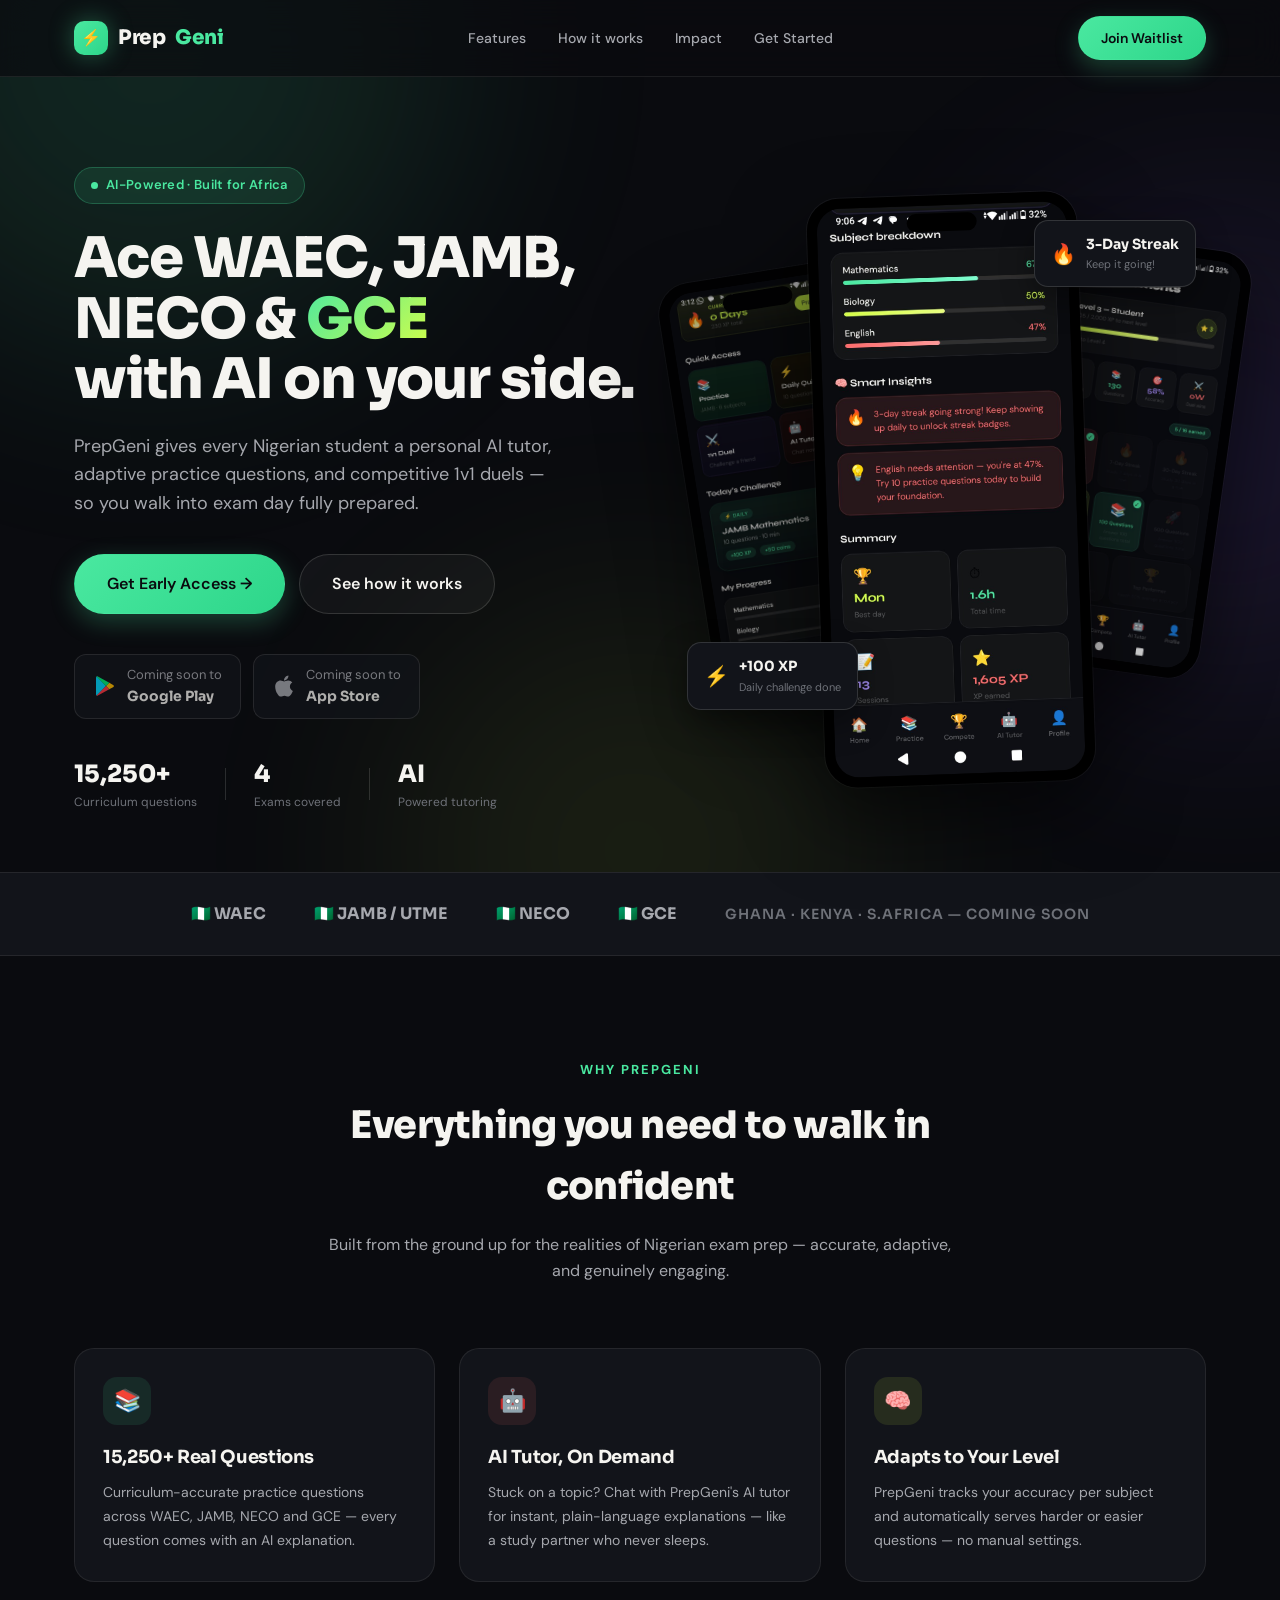
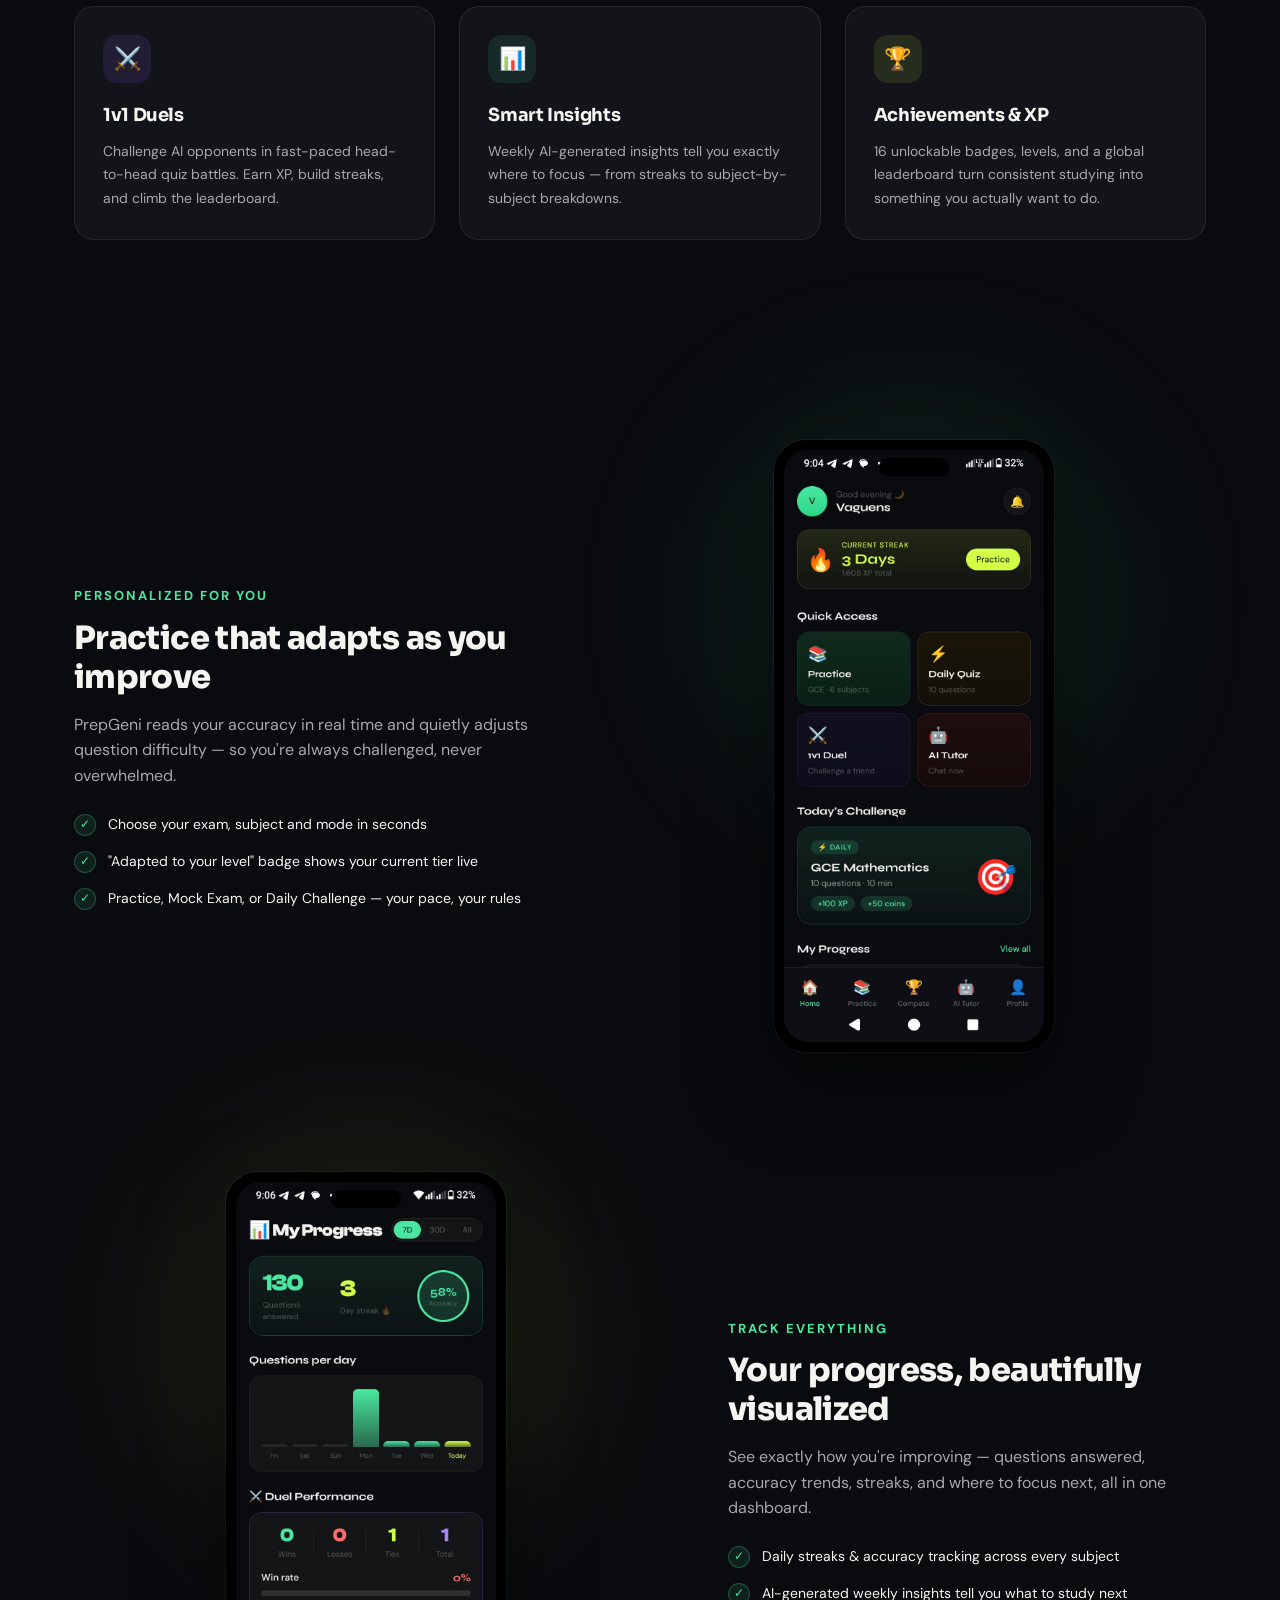
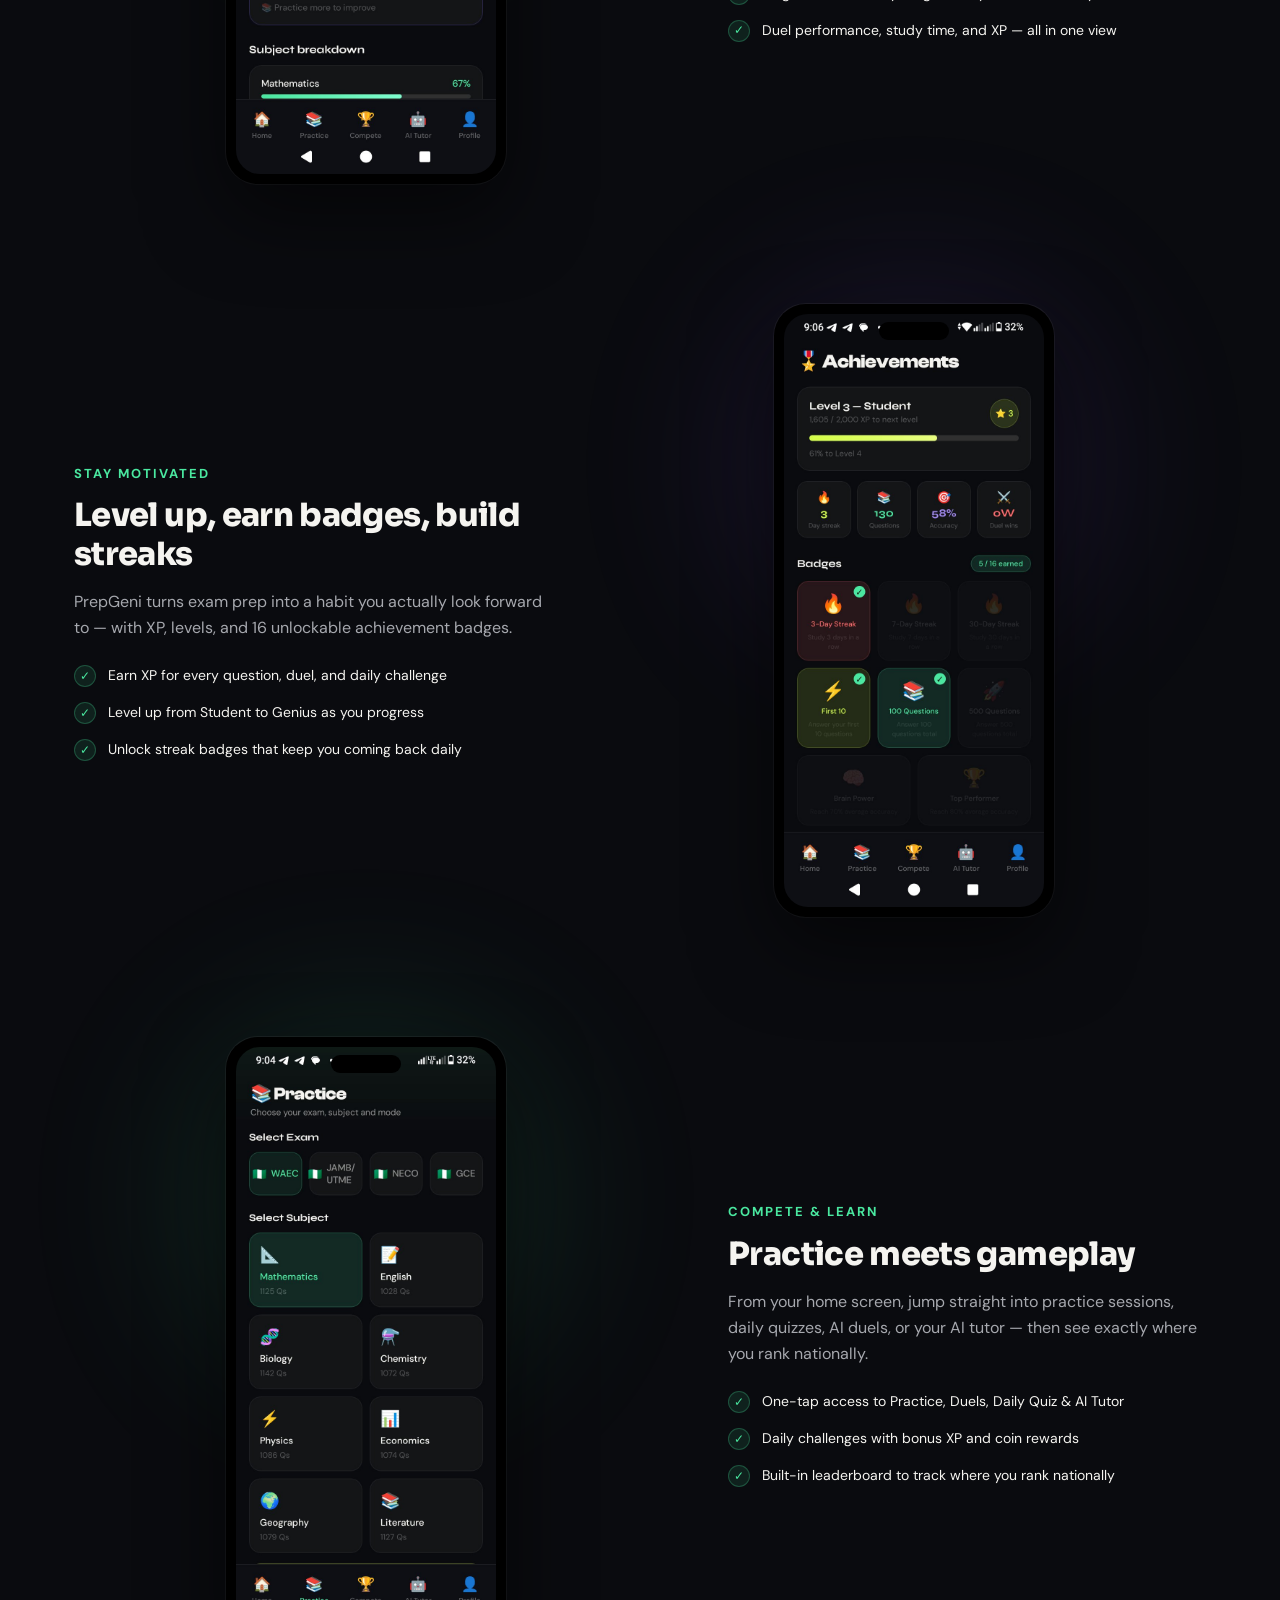
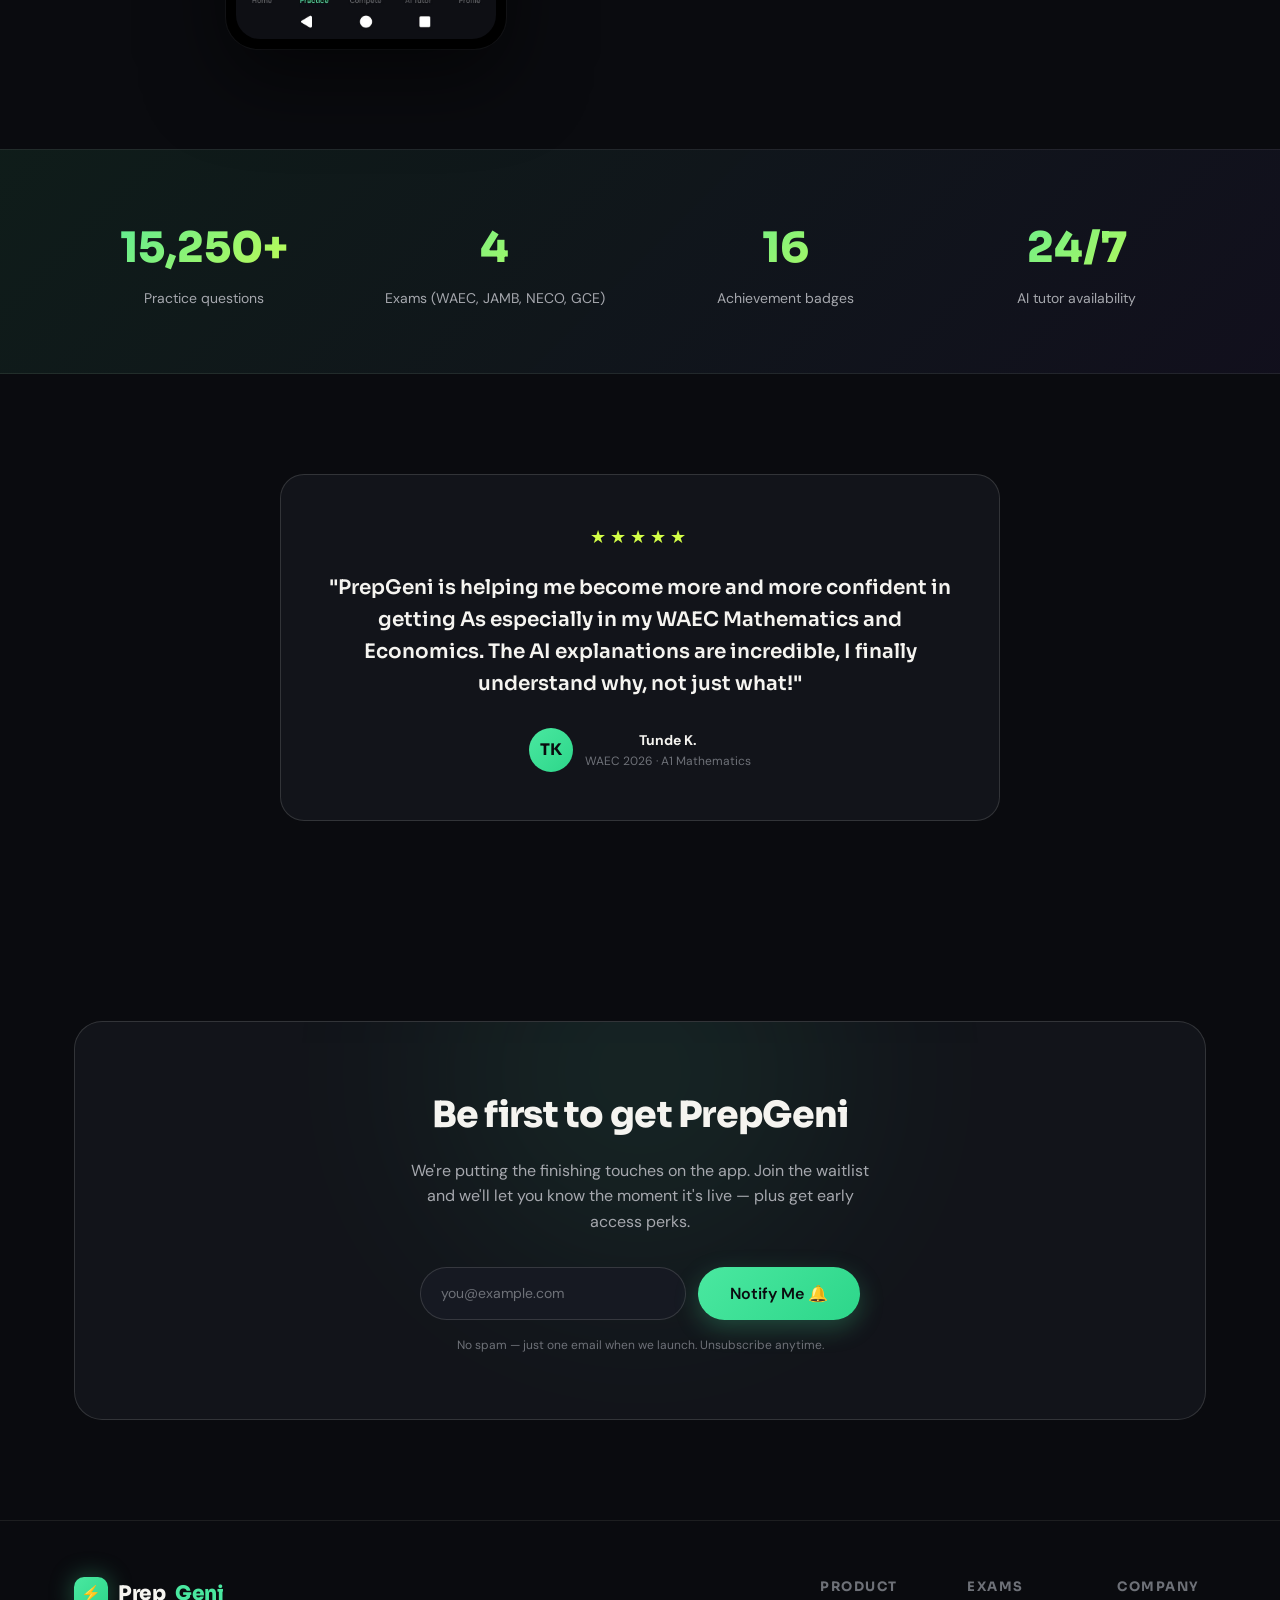
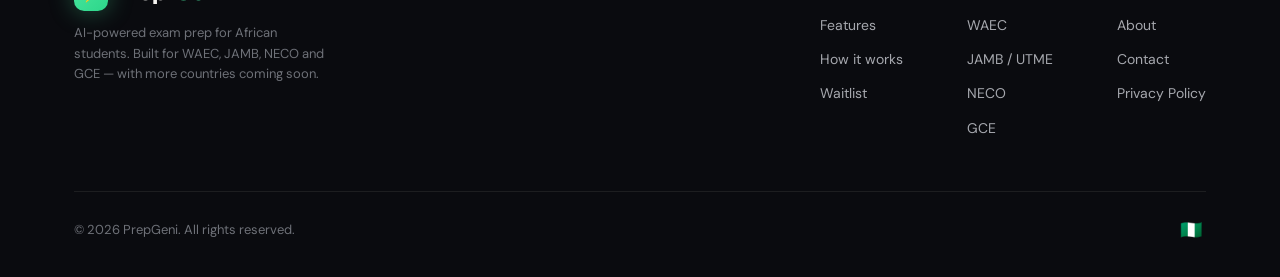
==== commit 8f01d3d4: "fixed quiz bank count" ====
--- a/index.html
+++ b/index.html
@@ -4,7 +4,7 @@
 <meta charset="UTF-8" />
 <meta name="viewport" content="width=device-width, initial-scale=1.0" />
 <title>PrepGeni — AI Exam Prep for WAEC, JAMB, NECO & GCE</title>
-<meta name="description" content="PrepGeni is an AI-powered exam prep app for African students. 9,250+ curriculum-accurate questions, AI tutor, adaptive difficulty, and 1v1 duels." />
+<meta name="description" content="PrepGeni is an AI-powered exam prep app for African students. 15,250+ curriculum-accurate questions, AI tutor, adaptive difficulty, and 1v1 duels." />
 <link rel="preconnect" href="https://fonts.googleapis.com">
 <link rel="preconnect" href="https://fonts.gstatic.com" crossorigin>
 <link href="https://fonts.googleapis.com/css2?family=Sora:wght@400;500;600;700;800&family=DM+Sans:wght@400;500;700&display=swap" rel="stylesheet">
@@ -53,19 +53,26 @@
       </div>
 
       <div class="store-badges">
-        <div class="store-badge">
-          <span class="icon">▶️</span>
-          <span class="txt">Coming soon to<strong>Google Play</strong></span>
-        </div>
-        <div class="store-badge">
-          <span class="icon">🍎</span>
-          <span class="txt">Coming soon to<strong>App Store</strong></span>
-        </div>
-      </div>
+  <a href="#" id="playStoreLink" class="store-badge" target="_blank" rel="noopener">
+    <svg class="icon" width="24" height="24" viewBox="0 0 24 24" fill="none" xmlns="http://www.w3.org/2000/svg">
+      <path d="M3.6 2.4c-.4.4-.6 1-.6 1.7v15.8c0 .7.2 1.3.6 1.7l.1.1L13 12.1v-.2L3.7 2.3l-.1.1z" fill="#00D7FE"/>
+      <path d="M16.2 15.3 13 12.1v-.2l3.2-3.2.1.1 3.8 2.2c1.1.6 1.1 1.6 0 2.2l-3.9 2.1z" fill="#FFBC00"/>
+      <path d="M16.3 15.2 13 12l-9.4 9.4c.3.3.8.4 1.3.1l11.4-6.3z" fill="#FF3A44"/>
+      <path d="M16.3 8.8 4.9 2.5c-.5-.3-1-.2-1.3.1L13 12l3.3-3.2z" fill="#00F076"/>
+    </svg>
+    <span class="txt">Coming soon to<strong>Google Play</strong></span>
+  </a>
+  <div class="store-badge">
+    <svg class="icon" width="24" height="24" viewBox="0 0 384 512" fill="currentColor" xmlns="http://www.w3.org/2000/svg">
+      <path d="M318.7 268.7c-.2-36.7 16.4-64.4 50-84.8-18.8-26.9-47.2-41.7-84.7-44.6-35.5-2.8-74.3 20.7-88.5 20.7-15 0-49.4-19.7-76.4-19.7C63.3 141.2 4 184.8 4 273.5q0 39.3 14.4 81.2c12.8 36.7 59 126.7 107.2 125.2 25.2-.6 43-17.9 75.8-17.9 31.8 0 48.3 17.9 76.4 17.9 48.6-.7 90.4-82.5 102.6-119.3-65.2-30.7-61.7-90-61.7-91.9zm-56.6-164.2c27.3-32.4 24.8-61.9 24-72.5-24.1 1.4-52 16.4-67.9 34.9-17.5 19.8-27.8 44.3-25.6 71.9 26.1-2 49.9-15.2 69.5-34.3z"/>
+    </svg>
+    <span class="txt">Coming soon to<strong>App Store</strong></span>
+  </div>
+</div>
 
       <div class="trust-row">
         <div class="trust-item">
-          <span class="num">9,250+</span>
+          <span class="num">15,250+</span>
           <span class="lbl">Curriculum questions</span>
         </div>
         <div class="trust-divider"></div>
@@ -83,7 +90,7 @@
 
     <div class="hero-visual">
       <div class="phone phone-side-left">
-        <img src="images/home.png" alt="PrepGeni home screen" />
+        <img src="images/Home.png" alt="PrepGeni home screen" />
       </div>
       <div class="phone phone-side-right">
         <img src="images/achievements.png" alt="PrepGeni achievements" />
@@ -128,7 +135,7 @@
     <div class="features-grid">
       <div class="feature-card reveal">
         <div class="feature-icon fi-electric">📚</div>
-        <h3>9,250+ Real Questions</h3>
+        <h3>15,250+ Real Questions</h3>
         <p>Curriculum-accurate practice questions across WAEC, JAMB, NECO and GCE — every question comes with an AI explanation.</p>
       </div>
       <div class="feature-card reveal">
@@ -248,7 +255,7 @@
   <div class="container">
     <div class="stats-grid">
       <div class="reveal">
-        <div class="stat-num">9,250+</div>
+        <div class="stat-num">15,250+</div>
         <div class="stat-lbl">Practice questions</div>
       </div>
       <div class="reveal">
@@ -273,14 +280,14 @@
     <div class="testimonial-card reveal">
       <div class="stars">★★★★★</div>
       <p class="quote">
-        "PrepGeni helped me score A1 in WAEC Mathematics. The AI explanations are incredible —
+        "PrepGeni is helping me become more and more confident in getting As especially in my WAEC Mathematics and Economics. The AI explanations are incredible,
         I finally understand why, not just what!"
       </p>
       <div class="testimonial-author">
         <div class="testimonial-avatar">TK</div>
         <div>
           <div class="name">Tunde K.</div>
-          <div class="meta">WAEC 2024 · A1 Mathematics</div>
+          <div class="meta">WAEC 2026 · A1 Mathematics</div>
         </div>
       </div>
     </div>
--- a/css/styles.css
+++ b/css/styles.css
@@ -731,4 +731,10 @@
   .reveal.visible {
     opacity: 1;
     transform: translateY(0);
-  }+  }
+
+  .store-badge .icon {
+  width: 24px;
+  height: 24px;
+  flex-shrink: 0;
+}
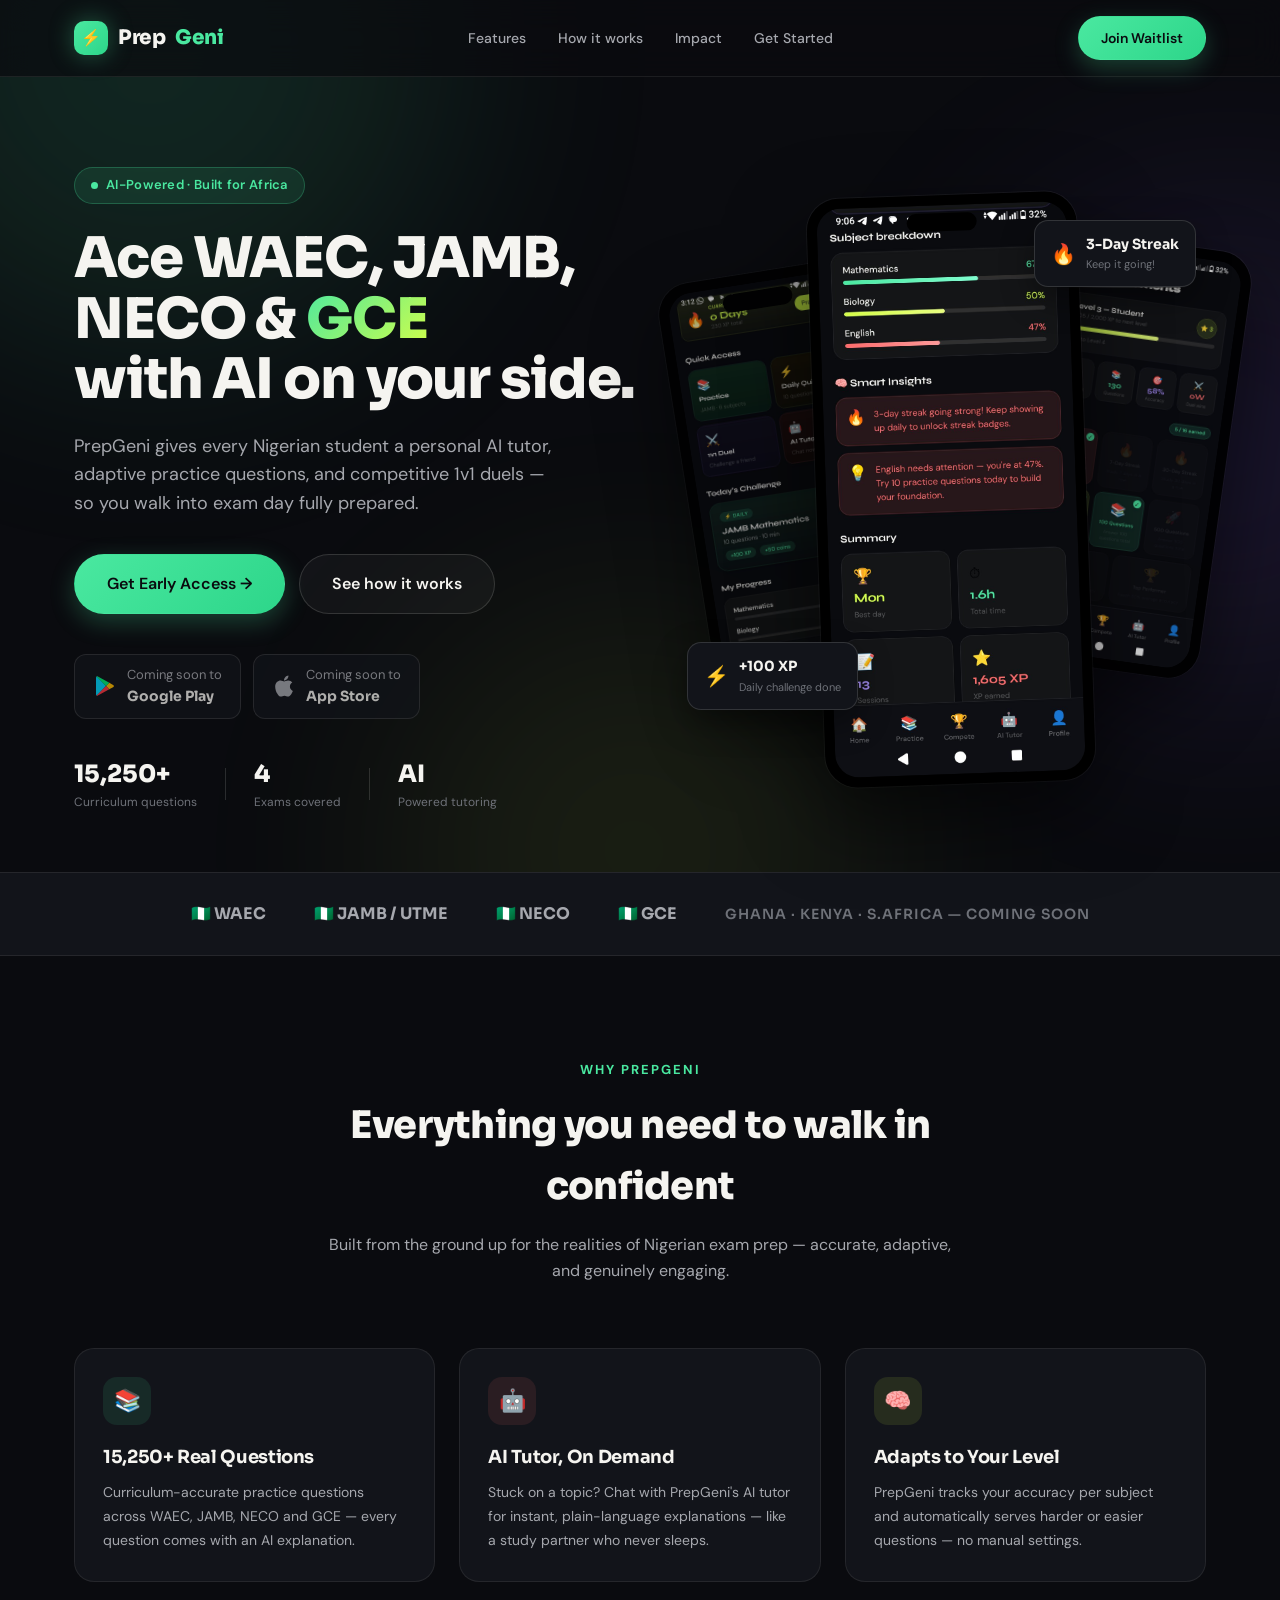
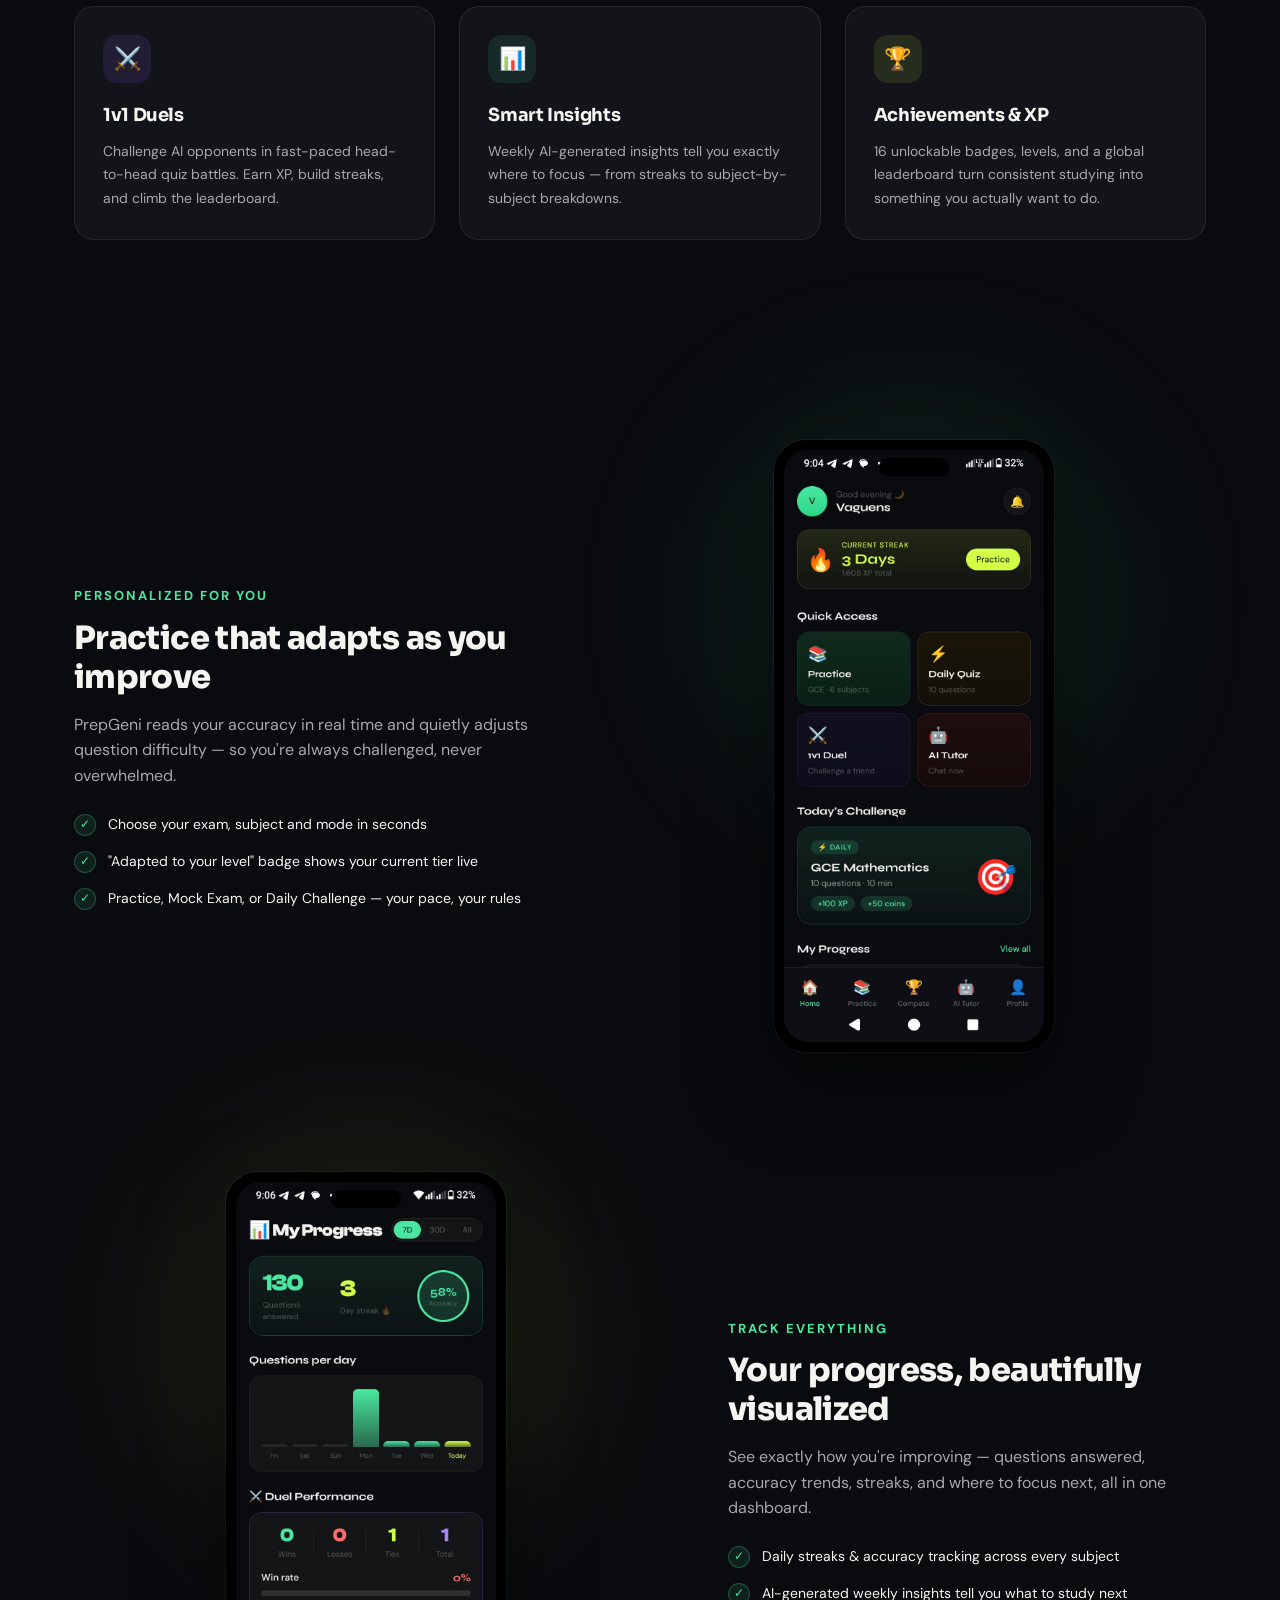
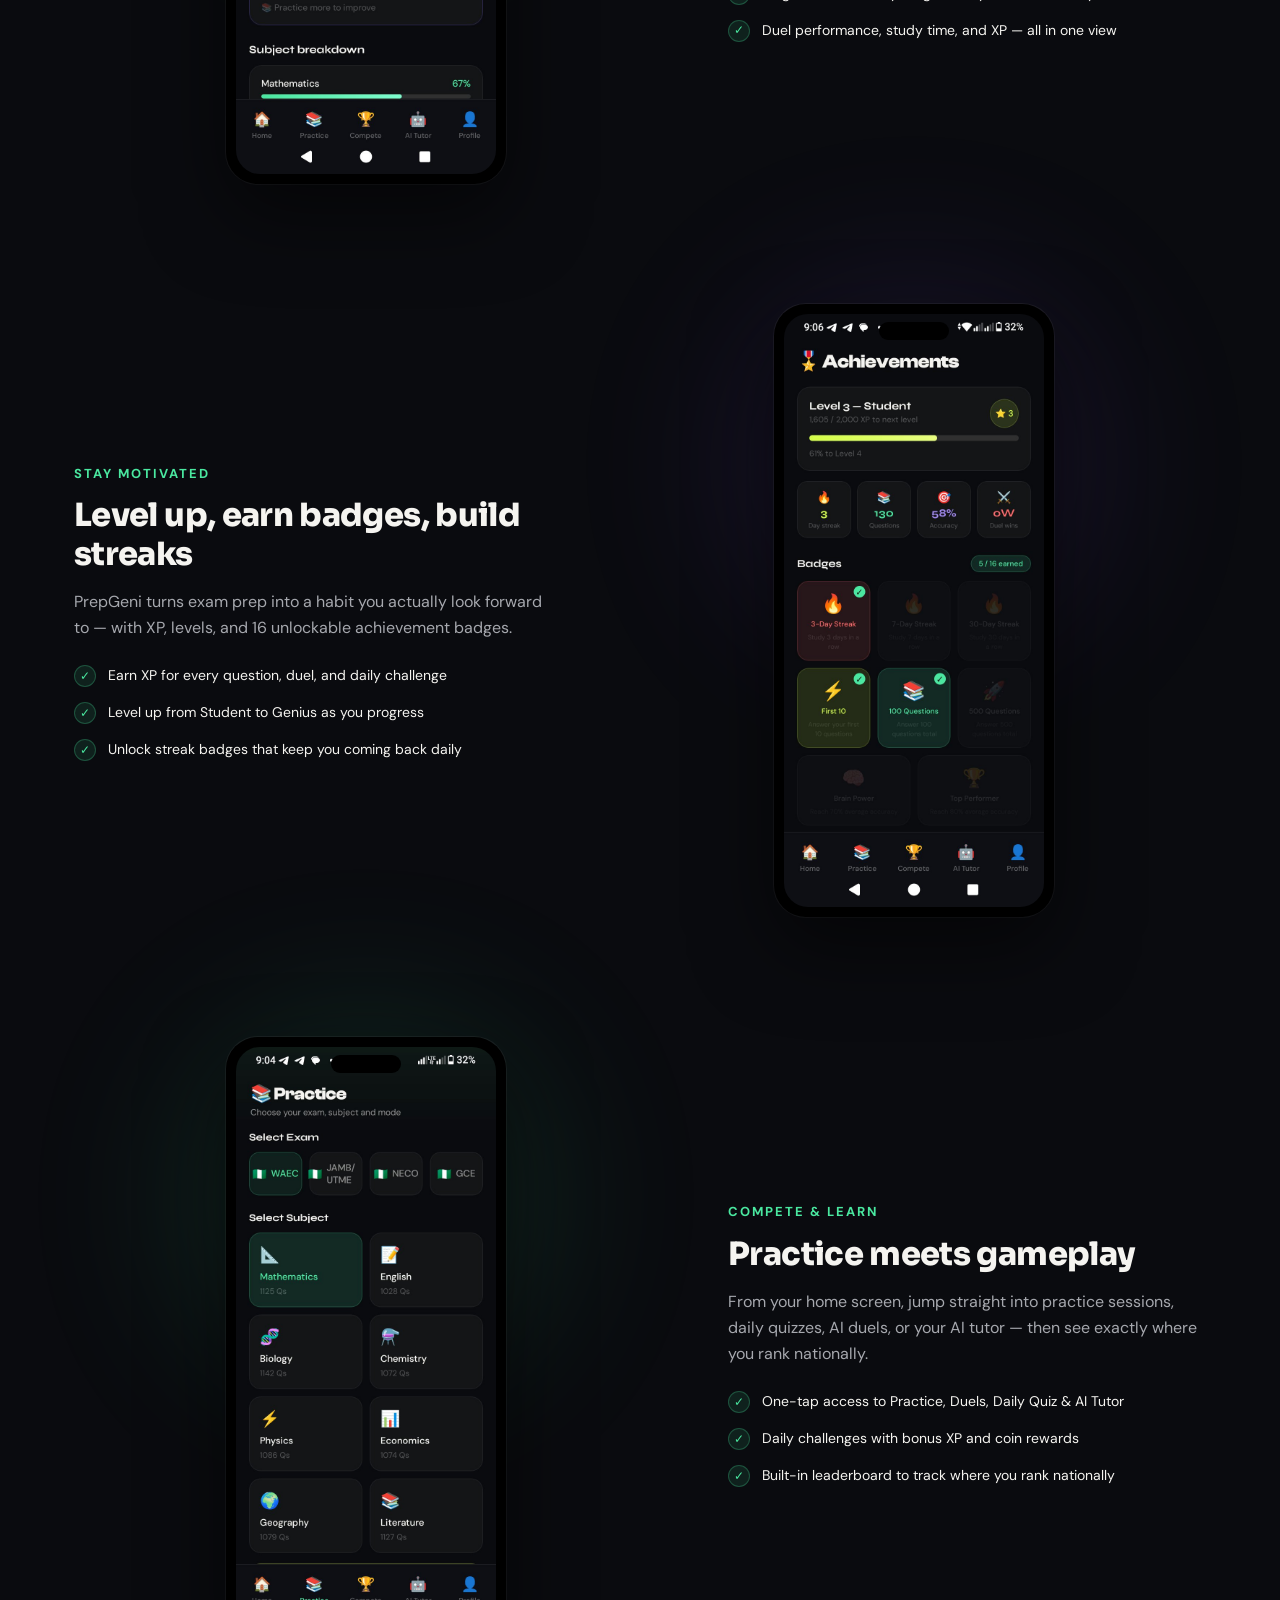
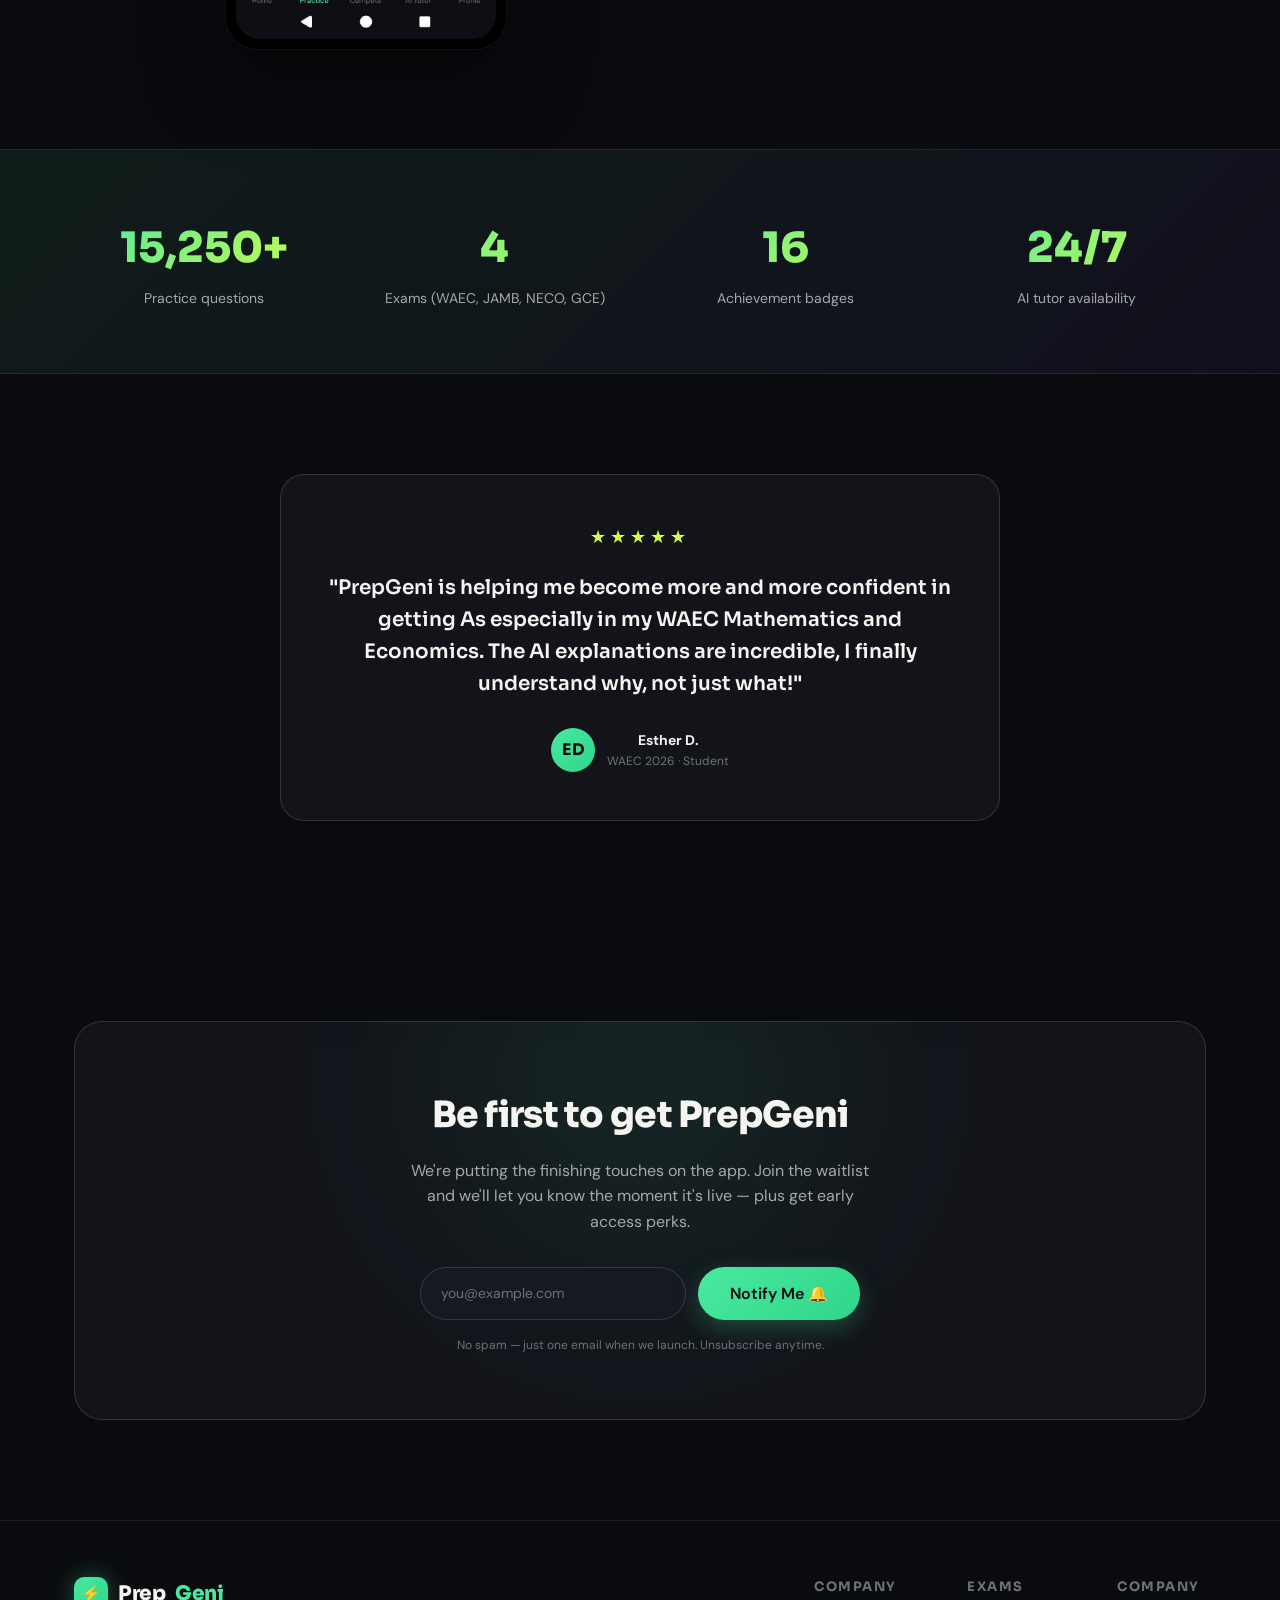
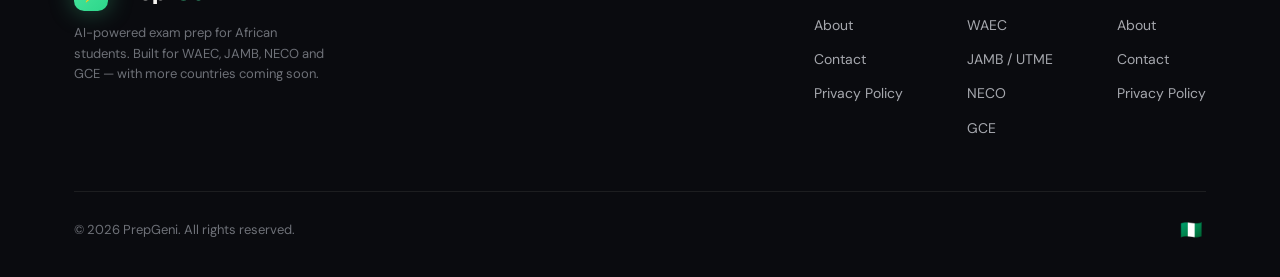
==== commit 91b50881: "Add about, contact and privacy page" ====
--- a/index.html
+++ b/index.html
@@ -284,10 +284,10 @@
         I finally understand why, not just what!"
       </p>
       <div class="testimonial-author">
-        <div class="testimonial-avatar">TK</div>
+        <div class="testimonial-avatar">ED</div>
         <div>
-          <div class="name">Tunde K.</div>
-          <div class="meta">WAEC 2026 · A1 Mathematics</div>
+          <div class="name">Esther D.</div>
+          <div class="meta">WAEC 2026 · Student</div>
         </div>
       </div>
     </div>
@@ -323,11 +323,11 @@
       </div>
       <div class="footer-cols">
         <div class="footer-col">
-          <h4>Product</h4>
-          <a href="#features">Features</a>
-          <a href="#showcase">How it works</a>
-          <a href="#waitlist">Waitlist</a>
-        </div>
+  <h4>Company</h4>
+  <a href="/about">About</a>
+  <a href="/contact">Contact</a>
+  <a href="/privacy">Privacy Policy</a>
+</div>
         <div class="footer-col">
           <h4>Exams</h4>
           <a href="#">WAEC</a>
@@ -336,11 +336,11 @@
           <a href="#">GCE</a>
         </div>
         <div class="footer-col">
-          <h4>Company</h4>
-          <a href="#">About</a>
-          <a href="#">Contact</a>
-          <a href="#">Privacy Policy</a>
-        </div>
+  <h4>Company</h4>
+  <a href="/about.html">About</a>
+  <a href="/contact.html">Contact</a>
+  <a href="privacy/privacy.html">Privacy Policy</a>
+</div>
       </div>
     </div>
     <div class="footer-bottom">
